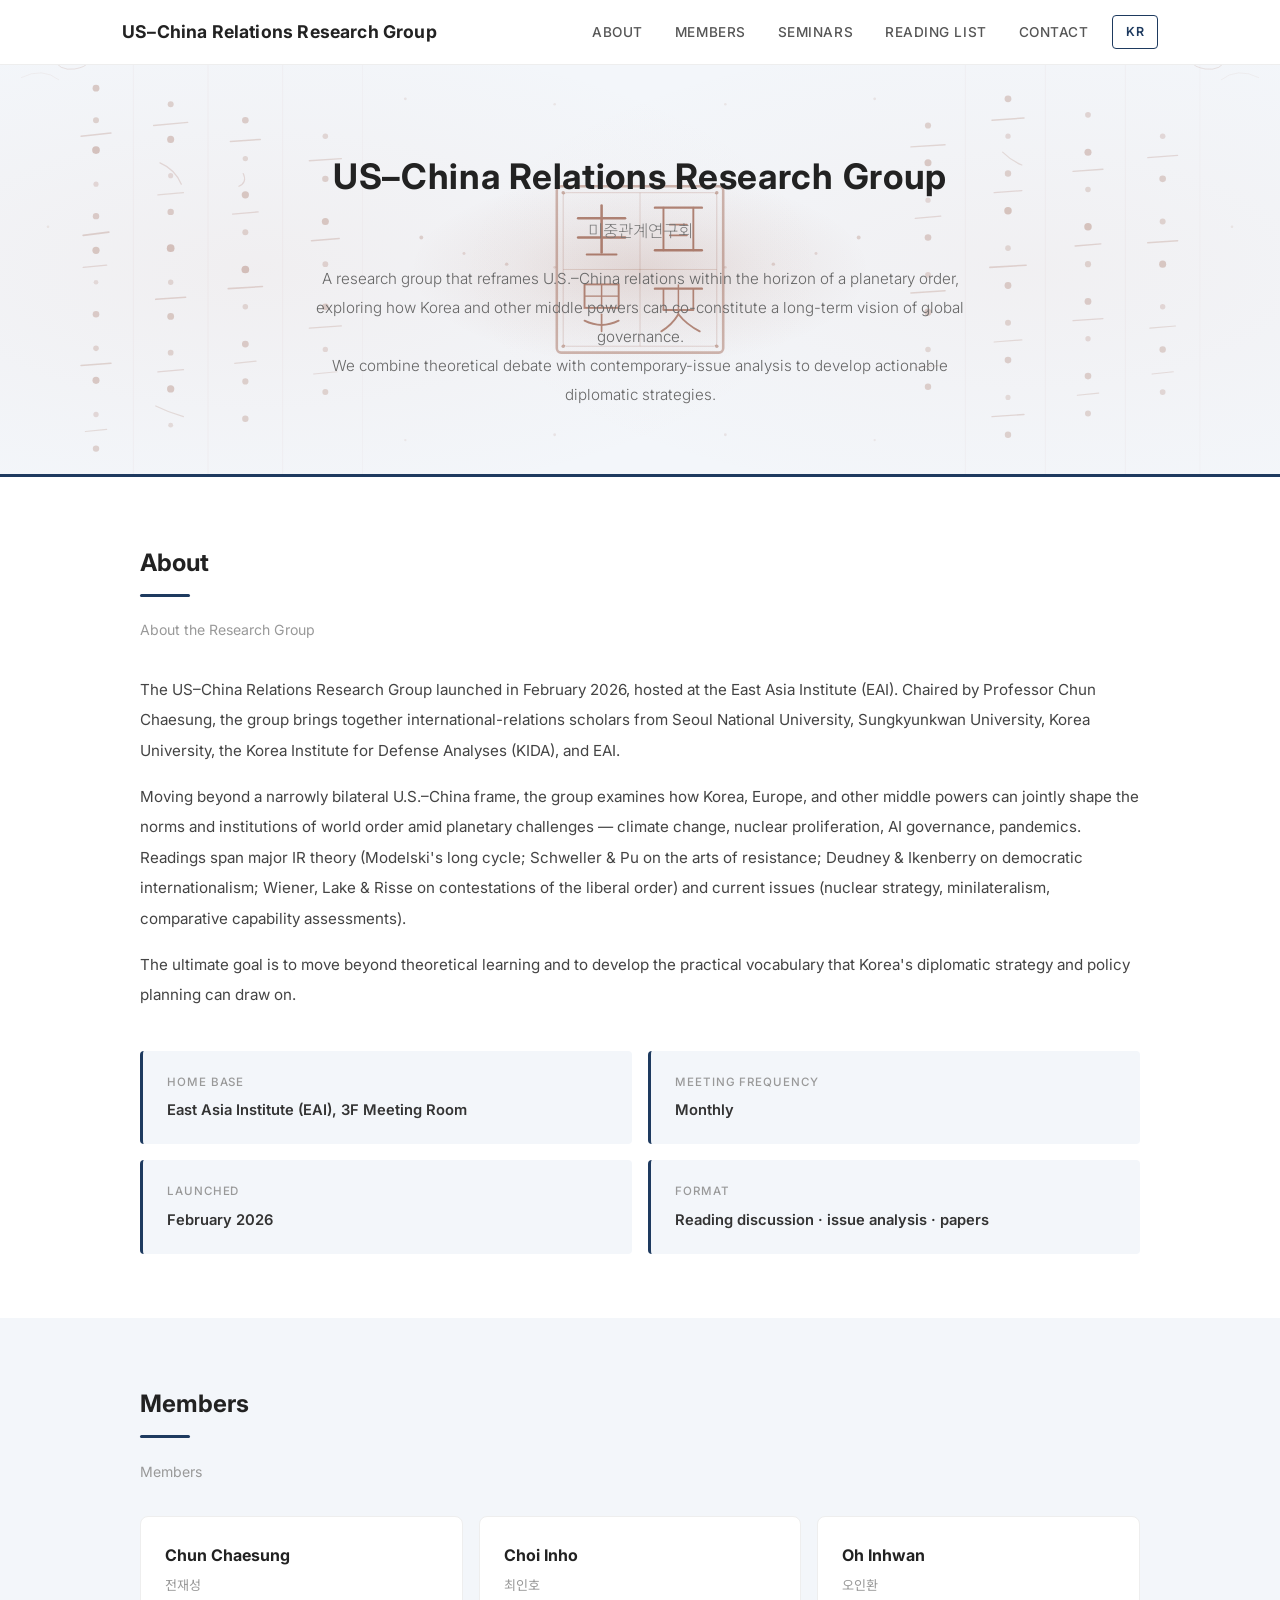
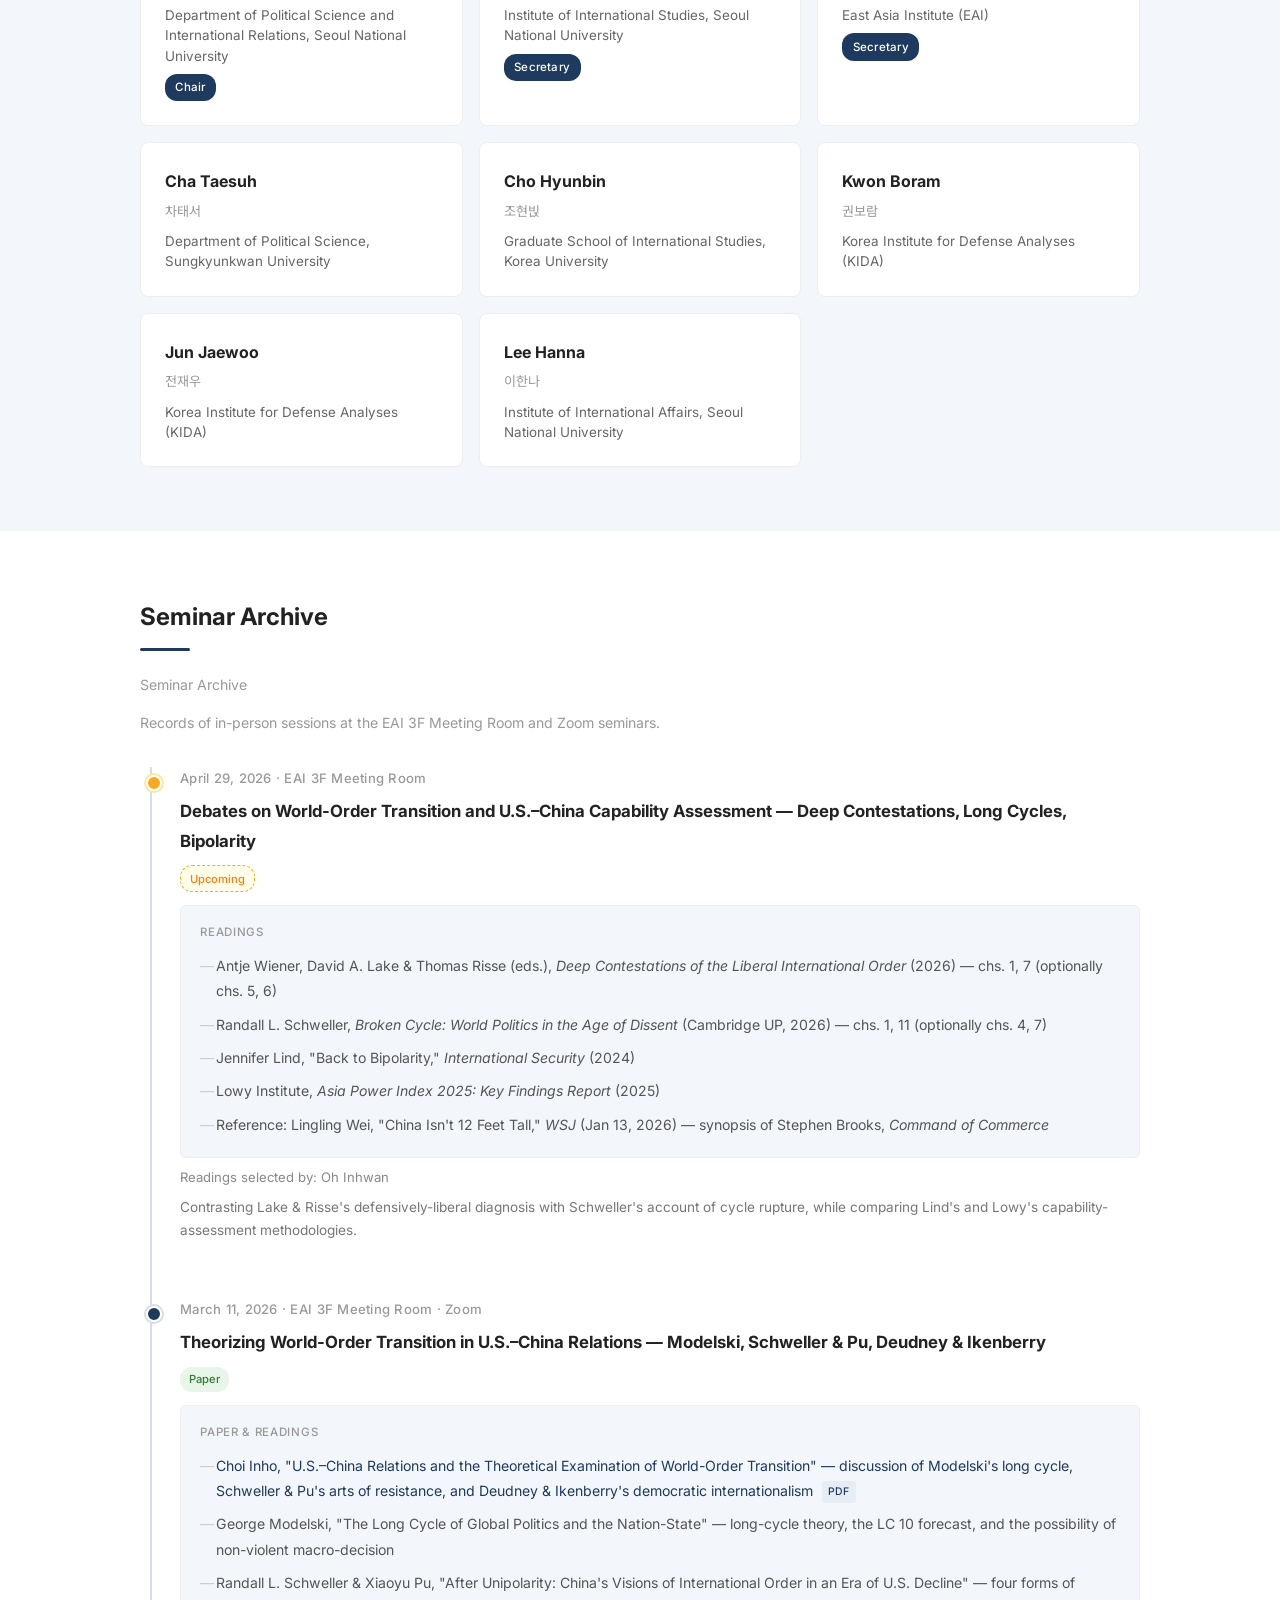
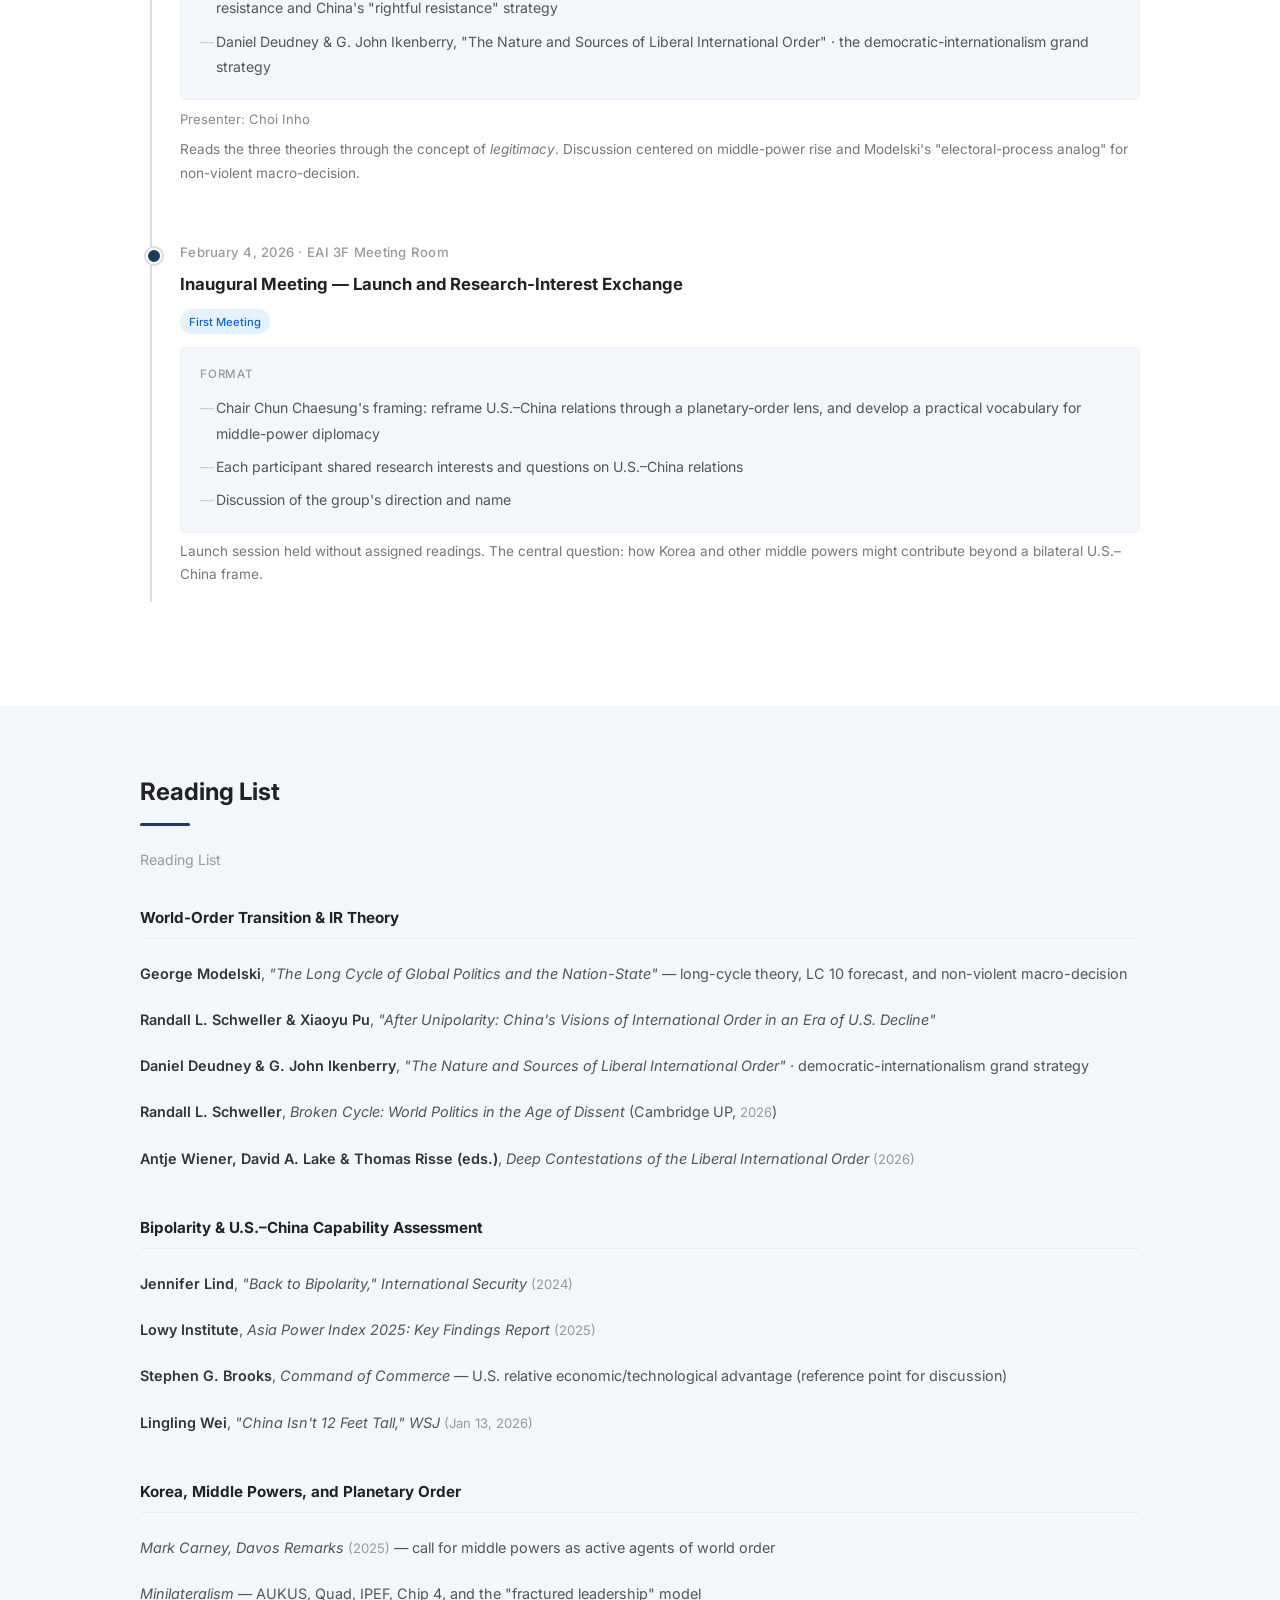
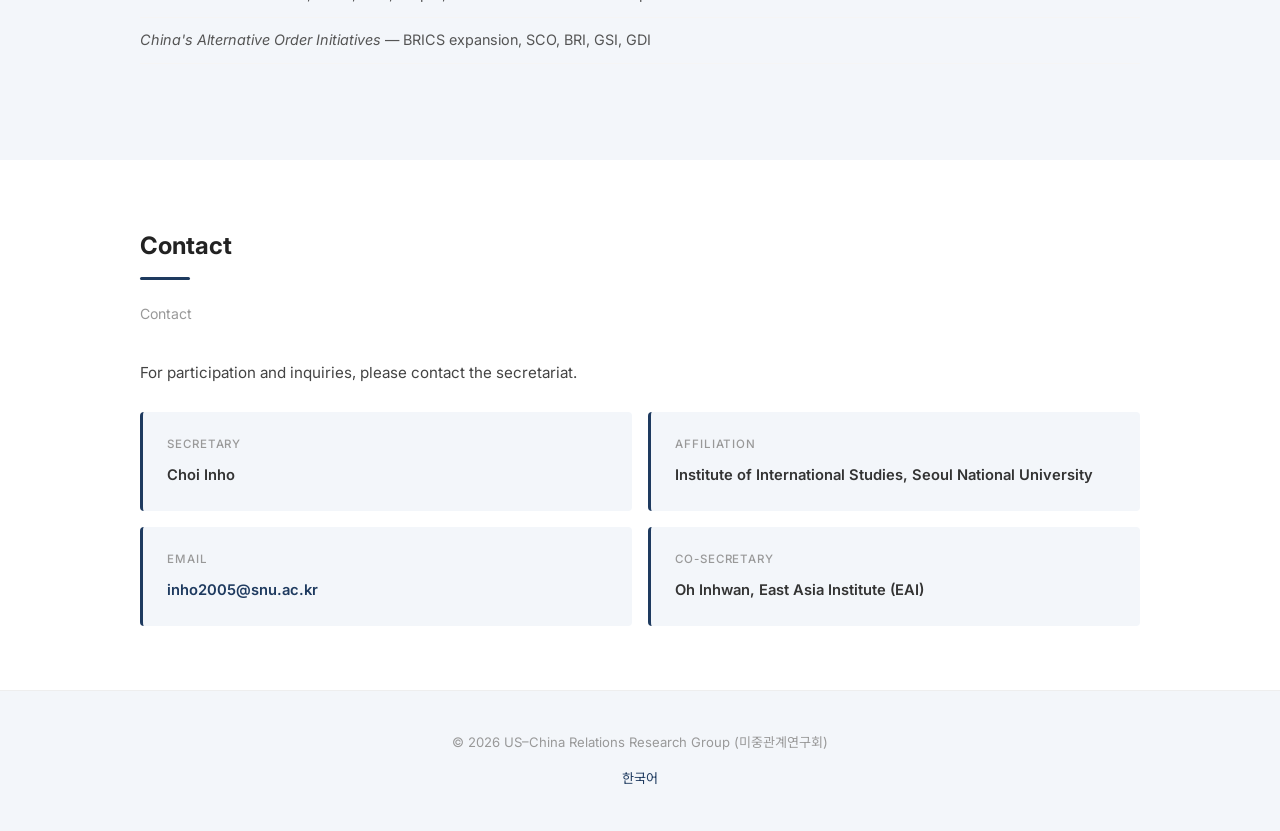
==== en.html @ fef0c6ec "미중관계연구회 홈페이지 초기 구축 - 국문 index.html, 영문 en.html, 스타일시트 style.css - 2026년 2월 출범 후 3회 세미나 기록 수록 (2/4 초동" ====
<!DOCTYPE html>
<html lang="en">
<head>
  <meta charset="UTF-8">
  <meta name="viewport" content="width=device-width, initial-scale=1.0">
  <title>US&ndash;China Relations Research Group</title>
  <link rel="stylesheet" href="style.css">
  <link href="https://fonts.googleapis.com/css2?family=Noto+Sans+KR:wght@300;400;500;700&family=Noto+Serif+KR:wght@400;500;700&family=Inter:wght@300;400;500;600;700&display=swap" rel="stylesheet">
</head>
<body>

<!-- HEADER -->
<header>
  <div class="header-inner">
    <div class="site-title"><a href="#top">US&ndash;China Relations Research Group</a></div>
    <nav>
      <a href="#about">About</a>
      <a href="#members">Members</a>
      <a href="#seminars">Seminars</a>
      <a href="#readings">Reading List</a>
      <a href="#contact">Contact</a>
      <a href="index.html" class="lang-switch">KR</a>
    </nav>
  </div>
</header>

<!-- HERO -->
<div class="hero" id="top">
  <h1>US&ndash;China Relations Research Group</h1>
  <p class="subtitle">미중관계연구회</p>
  <p class="description">
    A research group that reframes U.S.&ndash;China relations within the horizon of a planetary order, exploring how Korea and other middle powers can co-constitute a long-term vision of global governance.<br>
    We combine theoretical debate with contemporary-issue analysis to develop actionable diplomatic strategies.
  </p>
</div>

<!-- ABOUT -->
<section id="about">
  <div class="container">
    <h2 class="section-title">About</h2>
    <p class="section-subtitle">About the Research Group</p>
    <div class="about-text">
      <p>
        The US&ndash;China Relations Research Group launched in February 2026, hosted at the East Asia Institute (EAI). Chaired by Professor Chun Chaesung, the group brings together international-relations scholars from Seoul National University, Sungkyunkwan University, Korea University, the Korea Institute for Defense Analyses (KIDA), and EAI.
      </p>
      <p style="margin-top:1rem;">
        Moving beyond a narrowly bilateral U.S.&ndash;China frame, the group examines how Korea, Europe, and other middle powers can jointly shape the norms and institutions of world order amid planetary challenges &mdash; climate change, nuclear proliferation, AI governance, pandemics. Readings span major IR theory (Modelski's long cycle; Schweller &amp; Pu on the arts of resistance; Deudney &amp; Ikenberry on democratic internationalism; Wiener, Lake &amp; Risse on contestations of the liberal order) and current issues (nuclear strategy, minilateralism, comparative capability assessments).
      </p>
      <p style="margin-top:1rem;">
        The ultimate goal is to move beyond theoretical learning and to develop the practical vocabulary that Korea's diplomatic strategy and policy planning can draw on.
      </p>
    </div>
    <div class="about-info">
      <div class="info-card">
        <div class="label">Home Base</div>
        <div class="value">East Asia Institute (EAI), 3F Meeting Room</div>
      </div>
      <div class="info-card">
        <div class="label">Meeting Frequency</div>
        <div class="value">Monthly</div>
      </div>
      <div class="info-card">
        <div class="label">Launched</div>
        <div class="value">February 2026</div>
      </div>
      <div class="info-card">
        <div class="label">Format</div>
        <div class="value">Reading discussion &middot; issue analysis &middot; papers</div>
      </div>
    </div>
  </div>
</section>

<!-- MEMBERS -->
<section id="members">
  <div class="container">
    <h2 class="section-title">Members</h2>
    <p class="section-subtitle">Members</p>
    <div class="members-grid">
      <div class="member-card">
        <div class="member-name">Chun Chaesung</div>
        <div class="member-name-en">&#51204;&#51116;&#49457;</div>
        <div class="member-affiliation">Department of Political Science and International Relations, Seoul National University</div>
        <div class="member-role">Chair</div>
      </div>
      <div class="member-card">
        <div class="member-name">Choi Inho</div>
        <div class="member-name-en">&#52572;&#51064;&#54840;</div>
        <div class="member-affiliation">Institute of International Studies, Seoul National University</div>
        <div class="member-role">Secretary</div>
      </div>
      <div class="member-card">
        <div class="member-name">Oh Inhwan</div>
        <div class="member-name-en">&#50724;&#51064;&#54872;</div>
        <div class="member-affiliation">East Asia Institute (EAI)</div>
        <div class="member-role">Secretary</div>
      </div>
      <div class="member-card">
        <div class="member-name">Cha Taesuh</div>
        <div class="member-name-en">&#52264;&#53468;&#49436;</div>
        <div class="member-affiliation">Department of Political Science, Sungkyunkwan University</div>
      </div>
      <div class="member-card">
        <div class="member-name">Cho Hyunbin</div>
        <div class="member-name-en">&#51312;&#54788;&#48713;</div>
        <div class="member-affiliation">Graduate School of International Studies, Korea University</div>
      </div>
      <div class="member-card">
        <div class="member-name">Kwon Boram</div>
        <div class="member-name-en">&#44428;&#48372;&#46988;</div>
        <div class="member-affiliation">Korea Institute for Defense Analyses (KIDA)</div>
      </div>
      <div class="member-card">
        <div class="member-name">Jun Jaewoo</div>
        <div class="member-name-en">&#51204;&#51116;&#50864;</div>
        <div class="member-affiliation">Korea Institute for Defense Analyses (KIDA)</div>
      </div>
      <div class="member-card">
        <div class="member-name">Lee Hanna</div>
        <div class="member-name-en">&#51060;&#54620;&#45208;</div>
        <div class="member-affiliation">Institute of International Affairs, Seoul National University</div>
      </div>
    </div>
  </div>
</section>

<!-- SEMINARS -->
<section id="seminars">
  <div class="container">
    <h2 class="section-title">Seminar Archive</h2>
    <p class="section-subtitle">Seminar Archive</p>

    <p class="section-subtitle" style="margin-top:-1.2rem; margin-bottom:2rem;">Records of in-person sessions at the EAI 3F Meeting Room and Zoom seminars.</p>

    <div class="timeline">

      <!-- 2026-04-29 -->
      <div class="timeline-item upcoming">
        <div class="timeline-date">April 29, 2026 &middot; EAI 3F Meeting Room</div>
        <div class="timeline-title">Debates on World-Order Transition and U.S.&ndash;China Capability Assessment &mdash; Deep Contestations, Long Cycles, Bipolarity</div>
        <span class="timeline-badge badge-upcoming">Upcoming</span>
        <div class="timeline-reading">
          <div class="reading-label">Readings</div>
          <ul>
            <li>Antje Wiener, David A. Lake &amp; Thomas Risse (eds.), <em>Deep Contestations of the Liberal International Order</em> (2026) &mdash; chs. 1, 7 (optionally chs. 5, 6)</li>
            <li>Randall L. Schweller, <em>Broken Cycle: World Politics in the Age of Dissent</em> (Cambridge UP, 2026) &mdash; chs. 1, 11 (optionally chs. 4, 7)</li>
            <li>Jennifer Lind, "Back to Bipolarity," <em>International Security</em> (2024)</li>
            <li>Lowy Institute, <em>Asia Power Index 2025: Key Findings Report</em> (2025)</li>
            <li>Reference: Lingling Wei, "China Isn't 12 Feet Tall," <em>WSJ</em> (Jan 13, 2026) &mdash; synopsis of Stephen Brooks, <em>Command of Commerce</em></li>
          </ul>
        </div>
        <div class="timeline-presenter">Readings selected by: Oh Inhwan</div>
        <div class="timeline-summary">Contrasting Lake &amp; Risse's defensively-liberal diagnosis with Schweller's account of cycle rupture, while comparing Lind's and Lowy's capability-assessment methodologies.</div>
      </div>

      <!-- 2026-03-11 -->
      <div class="timeline-item">
        <div class="timeline-date">March 11, 2026 &middot; EAI 3F Meeting Room &middot; Zoom</div>
        <div class="timeline-title">Theorizing World-Order Transition in U.S.&ndash;China Relations &mdash; Modelski, Schweller &amp; Pu, Deudney &amp; Ikenberry</div>
        <span class="timeline-badge badge-lecture">Paper</span>
        <div class="timeline-reading">
          <div class="reading-label">Paper &amp; Readings</div>
          <ul>
            <li><a href="docs/2026-03-11_presentation.pdf" target="_blank" rel="noopener">Choi Inho, "U.S.&ndash;China Relations and the Theoretical Examination of World-Order Transition" &mdash; discussion of Modelski's long cycle, Schweller &amp; Pu's arts of resistance, and Deudney &amp; Ikenberry's democratic internationalism</a> <span class="file-icon">PDF</span></li>
            <li>George Modelski, "The Long Cycle of Global Politics and the Nation-State" &mdash; long-cycle theory, the LC 10 forecast, and the possibility of non-violent macro-decision</li>
            <li>Randall L. Schweller &amp; Xiaoyu Pu, "After Unipolarity: China's Visions of International Order in an Era of U.S. Decline" &mdash; four forms of resistance and China's "rightful resistance" strategy</li>
            <li>Daniel Deudney &amp; G. John Ikenberry, "The Nature and Sources of Liberal International Order" &middot; the democratic-internationalism grand strategy</li>
          </ul>
        </div>
        <div class="timeline-presenter">Presenter: Choi Inho</div>
        <div class="timeline-summary">Reads the three theories through the concept of <em>legitimacy</em>. Discussion centered on middle-power rise and Modelski's "electoral-process analog" for non-violent macro-decision.</div>
      </div>

      <!-- 2026-02-04 -->
      <div class="timeline-item">
        <div class="timeline-date">February 4, 2026 &middot; EAI 3F Meeting Room</div>
        <div class="timeline-title">Inaugural Meeting &mdash; Launch and Research-Interest Exchange</div>
        <span class="timeline-badge badge-inaugural">First Meeting</span>
        <div class="timeline-reading">
          <div class="reading-label">Format</div>
          <ul>
            <li>Chair Chun Chaesung's framing: reframe U.S.&ndash;China relations through a planetary-order lens, and develop a practical vocabulary for middle-power diplomacy</li>
            <li>Each participant shared research interests and questions on U.S.&ndash;China relations</li>
            <li>Discussion of the group's direction and name</li>
          </ul>
        </div>
        <div class="timeline-summary">Launch session held without assigned readings. The central question: how Korea and other middle powers might contribute beyond a bilateral U.S.&ndash;China frame.</div>
      </div>

    </div><!-- /timeline -->
  </div>
</section>

<!-- READING LIST -->
<section id="readings">
  <div class="container">
    <h2 class="section-title">Reading List</h2>
    <p class="section-subtitle">Reading List</p>

    <div class="reading-category">
      <h3>World-Order Transition &amp; IR Theory</h3>
      <ul class="reading-list">
        <li><span class="author">George Modelski</span>, <span class="title">"The Long Cycle of Global Politics and the Nation-State"</span> &mdash; long-cycle theory, LC 10 forecast, and non-violent macro-decision</li>
        <li><span class="author">Randall L. Schweller &amp; Xiaoyu Pu</span>, <span class="title">"After Unipolarity: China's Visions of International Order in an Era of U.S. Decline"</span></li>
        <li><span class="author">Daniel Deudney &amp; G. John Ikenberry</span>, <span class="title">"The Nature and Sources of Liberal International Order"</span> &middot; democratic-internationalism grand strategy</li>
        <li><span class="author">Randall L. Schweller</span>, <span class="title">Broken Cycle: World Politics in the Age of Dissent</span> (Cambridge UP, <span class="year">2026</span>)</li>
        <li><span class="author">Antje Wiener, David A. Lake &amp; Thomas Risse (eds.)</span>, <span class="title">Deep Contestations of the Liberal International Order</span> <span class="year">(2026)</span></li>
      </ul>
    </div>

    <div class="reading-category">
      <h3>Bipolarity &amp; U.S.&ndash;China Capability Assessment</h3>
      <ul class="reading-list">
        <li><span class="author">Jennifer Lind</span>, <span class="title">"Back to Bipolarity,"</span> <em>International Security</em> <span class="year">(2024)</span></li>
        <li><span class="author">Lowy Institute</span>, <span class="title">Asia Power Index 2025: Key Findings Report</span> <span class="year">(2025)</span></li>
        <li><span class="author">Stephen G. Brooks</span>, <span class="title">Command of Commerce</span> &mdash; U.S. relative economic/technological advantage (reference point for discussion)</li>
        <li><span class="author">Lingling Wei</span>, <span class="title">"China Isn't 12 Feet Tall,"</span> <em>WSJ</em> <span class="year">(Jan 13, 2026)</span></li>
      </ul>
    </div>

    <div class="reading-category">
      <h3>Korea, Middle Powers, and Planetary Order</h3>
      <ul class="reading-list">
        <li><span class="title">Mark Carney, Davos Remarks</span> <span class="year">(2025)</span> &mdash; call for middle powers as active agents of world order</li>
        <li><span class="title">Minilateralism</span> &mdash; AUKUS, Quad, IPEF, Chip 4, and the "fractured leadership" model</li>
        <li><span class="title">China's Alternative Order Initiatives</span> &mdash; BRICS expansion, SCO, BRI, GSI, GDI</li>
      </ul>
    </div>
  </div>
</section>

<!-- CONTACT -->
<section id="contact">
  <div class="container">
    <h2 class="section-title">Contact</h2>
    <p class="section-subtitle">Contact</p>
    <div class="about-text">
      <p>
        For participation and inquiries, please contact the secretariat.
      </p>
      <div class="about-info" style="margin-top:1.5rem;">
        <div class="info-card">
          <div class="label">Secretary</div>
          <div class="value">Choi Inho</div>
        </div>
        <div class="info-card">
          <div class="label">Affiliation</div>
          <div class="value">Institute of International Studies, Seoul National University</div>
        </div>
        <div class="info-card">
          <div class="label">Email</div>
          <div class="value"><a href="mailto:inho2005@snu.ac.kr">inho2005@snu.ac.kr</a></div>
        </div>
        <div class="info-card">
          <div class="label">Co-Secretary</div>
          <div class="value">Oh Inhwan, East Asia Institute (EAI)</div>
        </div>
      </div>
    </div>
  </div>
</section>

<!-- FOOTER -->
<footer>
  <p>&copy; 2026 US&ndash;China Relations Research Group (&#48120;&#51473;&#44288;&#44228;&#50672;&#44396;&#54924;)</p>
  <p style="margin-top:0.8rem;"><a href="index.html">&#54620;&#44397;&#50612;</a></p>
</footer>

</body>
</html>
---- style.css ----
/* ===== RESET & BASE ===== */
* { margin: 0; padding: 0; box-sizing: border-box; }
html { scroll-behavior: smooth; }
body {
  font-family: 'Inter', 'Noto Sans KR', -apple-system, BlinkMacSystemFont, 'Segoe UI', sans-serif;
  color: #333;
  background: #fff;
  line-height: 1.8;
  font-weight: 400;
}

/* ===== HEADER ===== */
header {
  background: #fff;
  color: #333;
  padding: 0;
  position: sticky;
  top: 0;
  z-index: 100;
  border-bottom: 1px solid #eee;
}
.header-inner {
  max-width: 1100px;
  margin: 0 auto;
  display: flex;
  justify-content: space-between;
  align-items: center;
  padding: 0 2rem;
}
.site-title {
  font-size: 1.1rem;
  font-weight: 700;
  letter-spacing: 0.01em;
  padding: 1rem 0;
}
.site-title a { color: #222; text-decoration: none; }
nav { display: flex; align-items: center; gap: 0; }
nav a {
  color: #555;
  text-decoration: none;
  padding: 1rem 1rem;
  font-size: 0.85rem;
  font-weight: 500;
  text-transform: uppercase;
  letter-spacing: 0.04em;
  transition: color 0.2s;
}
nav a:hover, nav a.active { color: #1e3a5f; }
.lang-switch {
  display: inline-block;
  margin-left: 0.5rem;
  padding: 0.3rem 0.8rem;
  border: 1.5px solid #1e3a5f;
  border-radius: 4px;
  color: #1e3a5f;
  text-decoration: none;
  font-size: 0.78rem;
  font-weight: 600;
  letter-spacing: 0.04em;
  transition: all 0.2s;
}
.lang-switch:hover { background: #1e3a5f; color: #fff; }

/* ===== HERO ===== */
.hero {
  background: #f3f6fa url('hero-bg.svg') center center / cover no-repeat;
  color: #333;
  text-align: center;
  padding: 5rem 2rem 4rem;
  border-bottom: 3px solid #1e3a5f;
  position: relative;
}
.hero h1 {
  font-size: 2.2rem;
  font-weight: 700;
  margin-bottom: 0.5rem;
  letter-spacing: 0.02em;
  color: #222;
}
.hero .subtitle {
  font-size: 1.05rem;
  color: #777;
  font-weight: 300;
  margin-bottom: 1.2rem;
}
.hero .description {
  max-width: 680px;
  margin: 0 auto;
  font-size: 0.95rem;
  line-height: 1.9;
  color: #666;
  font-weight: 300;
}

/* ===== SECTIONS ===== */
section { padding: 4rem 2rem; }
.container { max-width: 1000px; margin: 0 auto; }
section:nth-child(even) { background: #f3f6fa; }
.section-title {
  font-size: 1.5rem;
  font-weight: 700;
  color: #222;
  margin-bottom: 0.3rem;
  padding-bottom: 0.8rem;
  border-bottom: none;
  position: relative;
}
.section-title::after {
  content: '';
  display: block;
  width: 50px;
  height: 3px;
  background: #1e3a5f;
  margin-top: 0.6rem;
  border-radius: 2px;
}
.section-subtitle {
  font-size: 0.88rem;
  color: #999;
  margin-bottom: 2rem;
  font-weight: 400;
  margin-top: 0.5rem;
}

/* ===== ABOUT ===== */
.about-text {
  font-size: 0.95rem;
  line-height: 2;
  color: #444;
}
.about-info {
  margin-top: 2.5rem;
  display: grid;
  grid-template-columns: 1fr 1fr;
  gap: 1rem;
}
.info-card {
  background: #f3f6fa;
  padding: 1.3rem 1.5rem;
  border-left: 3px solid #1e3a5f;
  border-radius: 4px;
}
.info-card .label {
  font-size: 0.72rem;
  color: #999;
  text-transform: uppercase;
  letter-spacing: 0.08em;
  margin-bottom: 0.3rem;
  font-weight: 500;
}
.info-card .value { font-size: 0.92rem; font-weight: 600; color: #333; }
.info-card .value a { color: #1e3a5f; text-decoration: none; }
.info-card .value a:hover { text-decoration: underline; }

/* ===== MEMBERS ===== */
.members-grid {
  display: grid;
  grid-template-columns: repeat(auto-fill, minmax(280px, 1fr));
  gap: 1rem;
}
.member-card {
  background: #fff;
  padding: 1.5rem;
  border-radius: 8px;
  border: 1px solid #eee;
  transition: box-shadow 0.2s, transform 0.2s;
}
.member-card:hover {
  box-shadow: 0 4px 16px rgba(0,0,0,0.06);
  transform: translateY(-2px);
}
.member-name {
  font-size: 1rem;
  font-weight: 700;
  color: #222;
  margin-bottom: 0.25rem;
}
.member-name-en {
  font-size: 0.82rem;
  color: #999;
  margin-bottom: 0.5rem;
  font-weight: 400;
}
.member-affiliation {
  font-size: 0.84rem;
  color: #666;
  line-height: 1.5;
}
.member-role {
  display: inline-block;
  margin-top: 0.5rem;
  font-size: 0.72rem;
  background: #1e3a5f;
  color: #fff;
  padding: 0.2rem 0.65rem;
  border-radius: 12px;
  font-weight: 500;
  letter-spacing: 0.02em;
}
.member-note {
  font-size: 0.78rem;
  color: #aaa;
  margin-top: 0.4rem;
}

/* ===== SEMINAR TIMELINE ===== */
.timeline { position: relative; padding-left: 2.5rem; }
.timeline::before {
  content: '';
  position: absolute;
  left: 0.6rem;
  top: 0;
  bottom: 0;
  width: 2px;
  background: #d6dde6;
}
.timeline-item {
  position: relative;
  margin-bottom: 2.5rem;
  padding-bottom: 1rem;
}
.timeline-item::before {
  content: '';
  position: absolute;
  left: -2.15rem;
  top: 0.45rem;
  width: 12px;
  height: 12px;
  border-radius: 50%;
  background: #1e3a5f;
  border: 2px solid #fff;
  box-shadow: 0 0 0 2px #d6dde6;
}
.timeline-item.upcoming::before { background: #f9a825; box-shadow: 0 0 0 2px #fde8a0; }
.timeline-date {
  font-size: 0.82rem;
  color: #999;
  font-weight: 500;
  margin-bottom: 0.3rem;
  letter-spacing: 0.02em;
}
.timeline-title {
  font-size: 1.05rem;
  font-weight: 700;
  color: #222;
  margin-bottom: 0.4rem;
}
.timeline-badge {
  display: inline-block;
  font-size: 0.7rem;
  padding: 0.15rem 0.55rem;
  border-radius: 12px;
  margin-right: 0.4rem;
  margin-bottom: 0.3rem;
  font-weight: 500;
}
.badge-inaugural { background: #e3f2fd; color: #1565c0; }
.badge-lecture { background: #e8f5e9; color: #2e7d32; }
.badge-workshop { background: #fff3e0; color: #e65100; }
.badge-discussion { background: #f3e5f5; color: #7b1fa2; }
.badge-upcoming { background: #fffde7; color: #f57f17; border: 1px dashed #f9a825; }
.timeline-reading {
  background: #f3f6fa;
  border: 1px solid #eee;
  border-radius: 6px;
  padding: 1rem 1.2rem;
  margin-top: 0.5rem;
  font-size: 0.88rem;
}
.timeline-reading .reading-label {
  font-size: 0.72rem;
  color: #999;
  text-transform: uppercase;
  letter-spacing: 0.06em;
  margin-bottom: 0.4rem;
  font-weight: 500;
}
.timeline-reading ul {
  list-style: none;
  padding: 0;
}
.timeline-reading li {
  padding: 0.25rem 0;
  padding-left: 1rem;
  position: relative;
  color: #555;
}
.timeline-reading li::before {
  content: '\2014';
  position: absolute;
  left: 0;
  color: #ccc;
}
.timeline-reading a {
  color: #1e3a5f;
  text-decoration: none;
  transition: color 0.2s;
}
.timeline-reading a:hover { color: #152b47; text-decoration: underline; }
.timeline-presenter {
  font-size: 0.82rem;
  color: #888;
  margin-top: 0.5rem;
}
.timeline-summary {
  font-size: 0.85rem;
  color: #777;
  margin-top: 0.4rem;
  line-height: 1.7;
}
.file-icon {
  display: inline-block;
  font-size: 0.65rem;
  background: #e7edf5;
  color: #1e3a5f;
  padding: 0.1rem 0.4rem;
  border-radius: 3px;
  margin-left: 0.3rem;
  vertical-align: middle;
  font-weight: 500;
}

/* ===== READING LIST ===== */
.reading-category {
  margin-bottom: 2rem;
}
.reading-category h3 {
  font-size: 0.95rem;
  color: #222;
  font-weight: 700;
  margin-bottom: 0.8rem;
  padding-bottom: 0.4rem;
  border-bottom: 1px solid #eee;
}
.reading-list {
  list-style: none;
  padding: 0;
}
.reading-list li {
  padding: 0.6rem 0;
  border-bottom: 1px solid #f5f5f5;
  font-size: 0.9rem;
  color: #555;
}
.reading-list .author { font-weight: 600; color: #333; }
.reading-list .title { font-style: italic; }
.reading-list .year { color: #999; font-size: 0.82rem; }
.reading-list a {
  color: #1e3a5f;
  text-decoration: none;
  transition: color 0.2s;
}
.reading-list a:hover { color: #152b47; text-decoration: underline; }

/* ===== CONTACT ===== */
#contact a { color: #1e3a5f; text-decoration: none; }
#contact a:hover { text-decoration: underline; }

/* ===== FOOTER ===== */
footer {
  background: #f3f6fa;
  color: #999;
  text-align: center;
  padding: 2.5rem 2rem;
  font-size: 0.82rem;
  line-height: 1.8;
  border-top: 1px solid #eee;
}
footer a { color: #1e3a5f; text-decoration: none; }
footer a:hover { color: #152b47; }

/* ===== RESPONSIVE ===== */
@media (max-width: 768px) {
  .header-inner { flex-direction: column; padding: 0.8rem 1rem; gap: 0.5rem; }
  nav { flex-wrap: wrap; justify-content: center; }
  nav a { padding: 0.5rem 0.7rem; font-size: 0.78rem; }
  .hero { padding: 3rem 1.5rem 2.5rem; }
  .hero h1 { font-size: 1.5rem; }
  .about-info { grid-template-columns: 1fr; }
  .members-grid { grid-template-columns: 1fr; }
  section { padding: 2.5rem 1.2rem; }
  .timeline { padding-left: 2rem; }
}
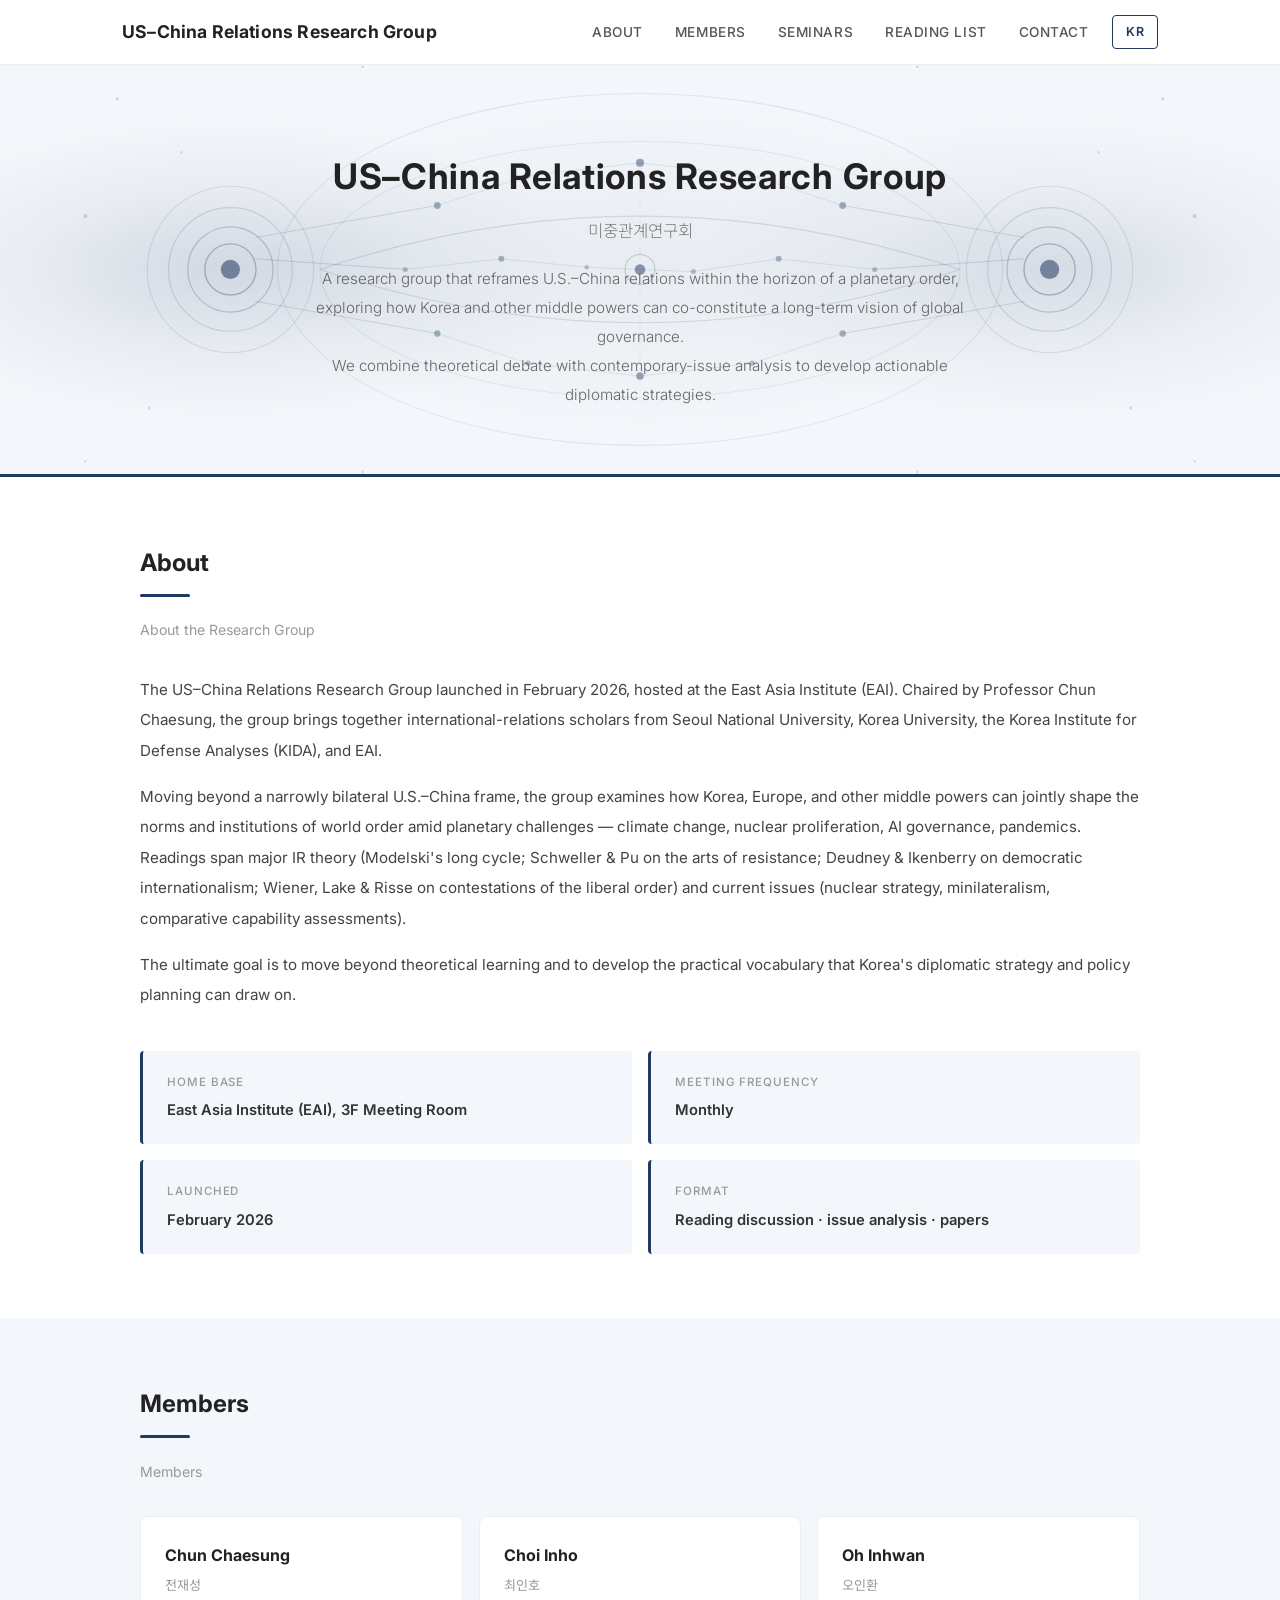
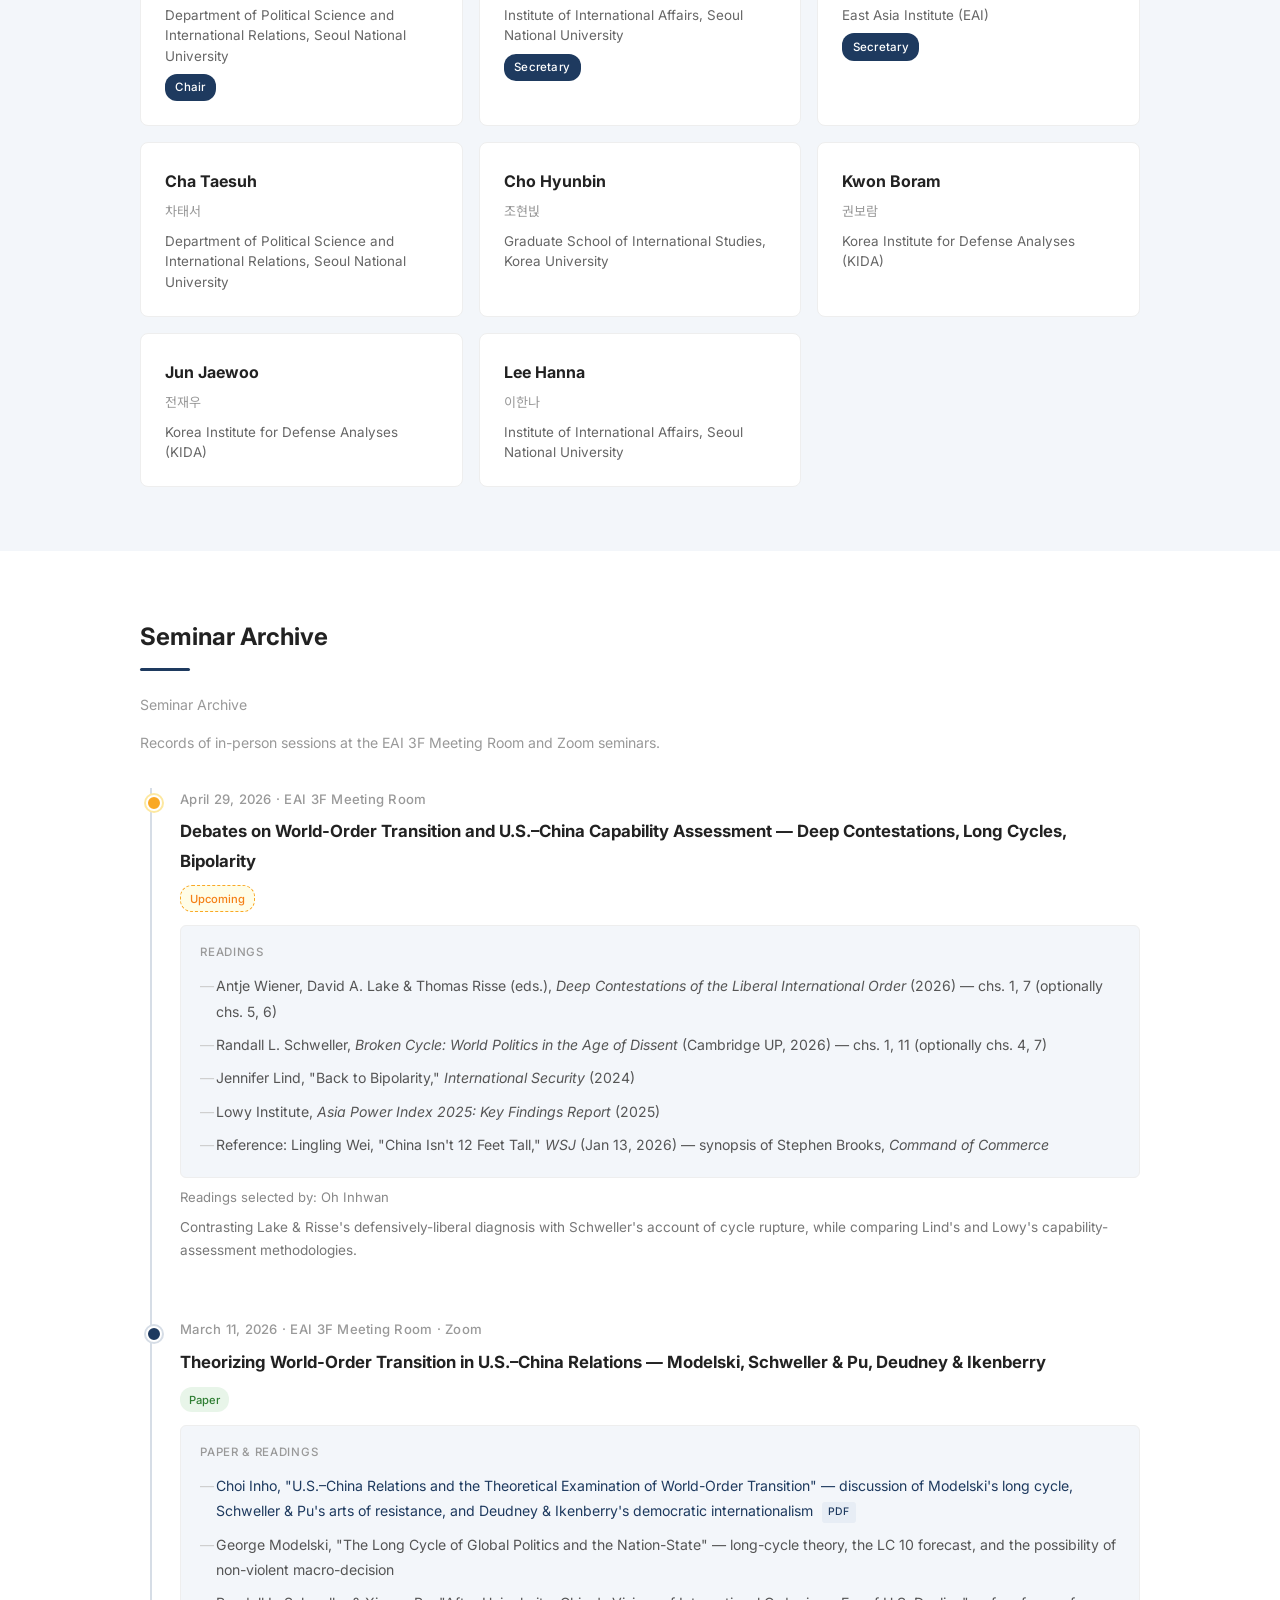
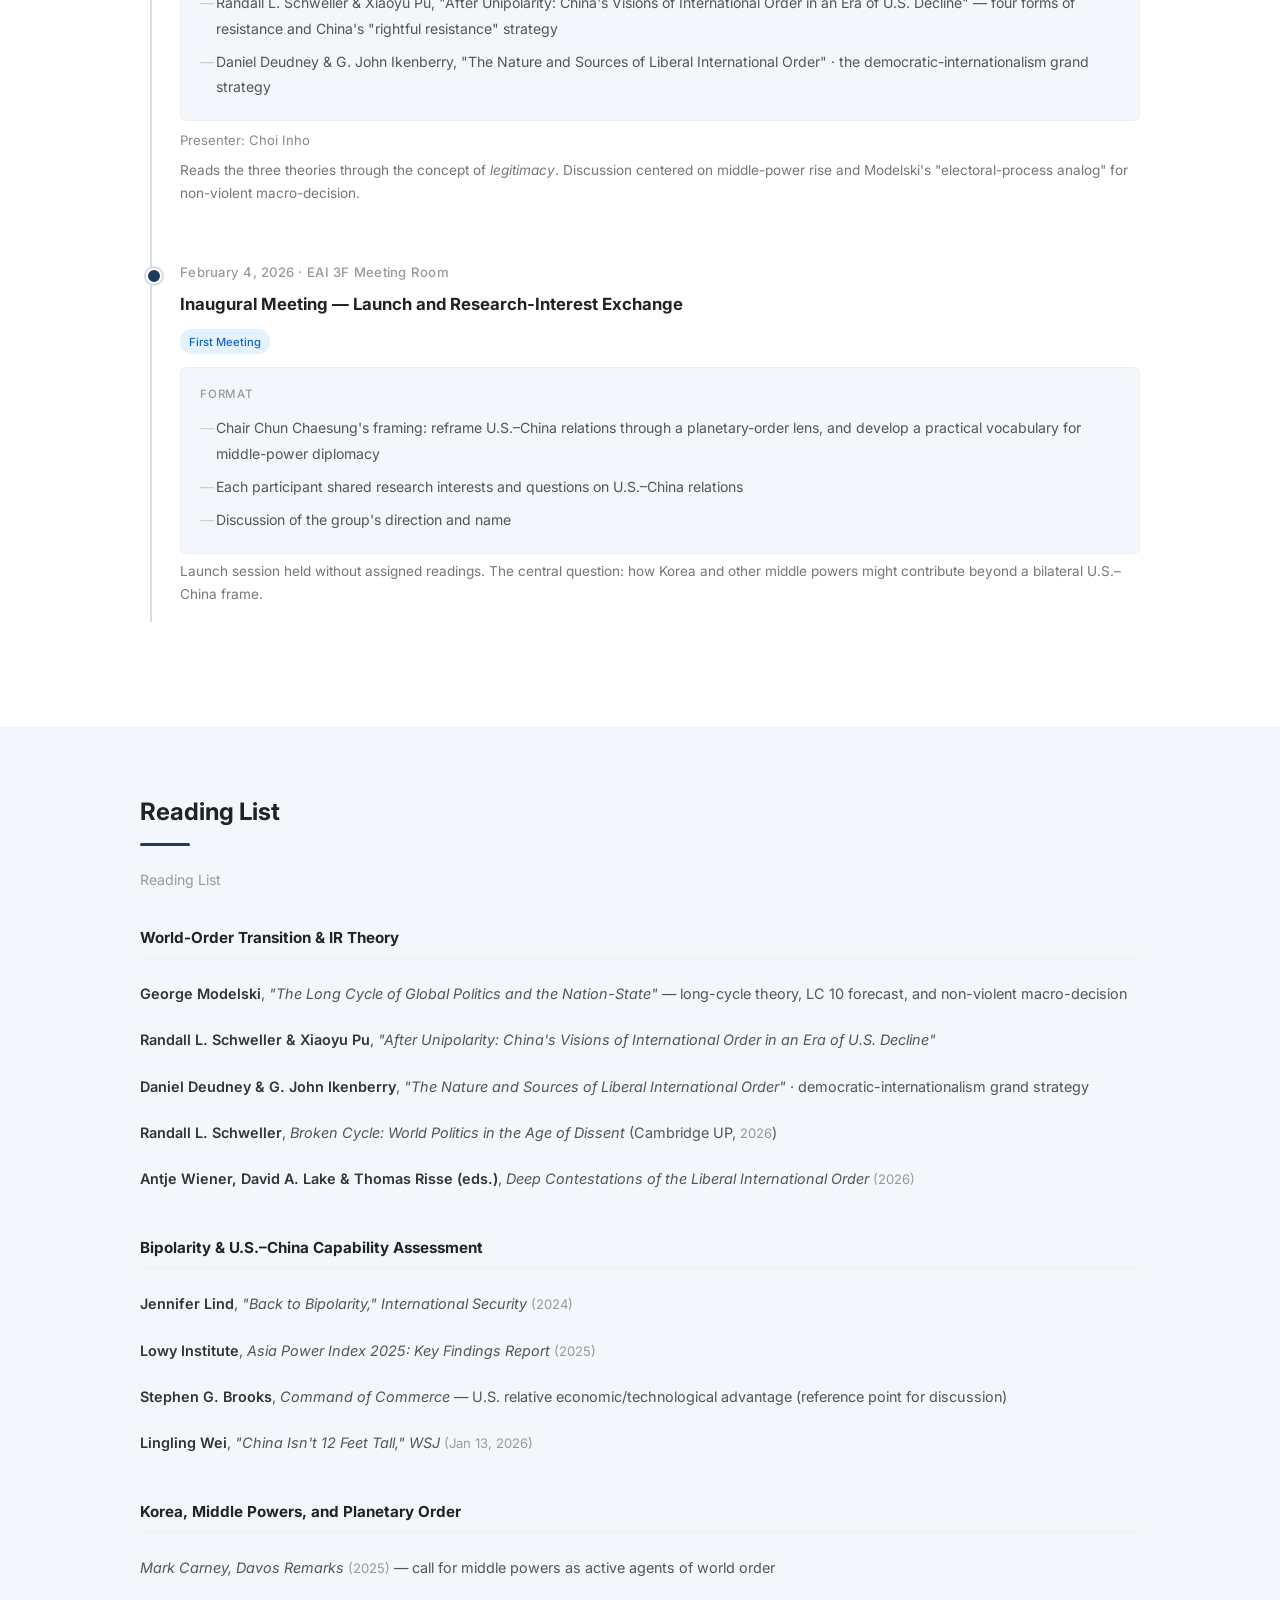
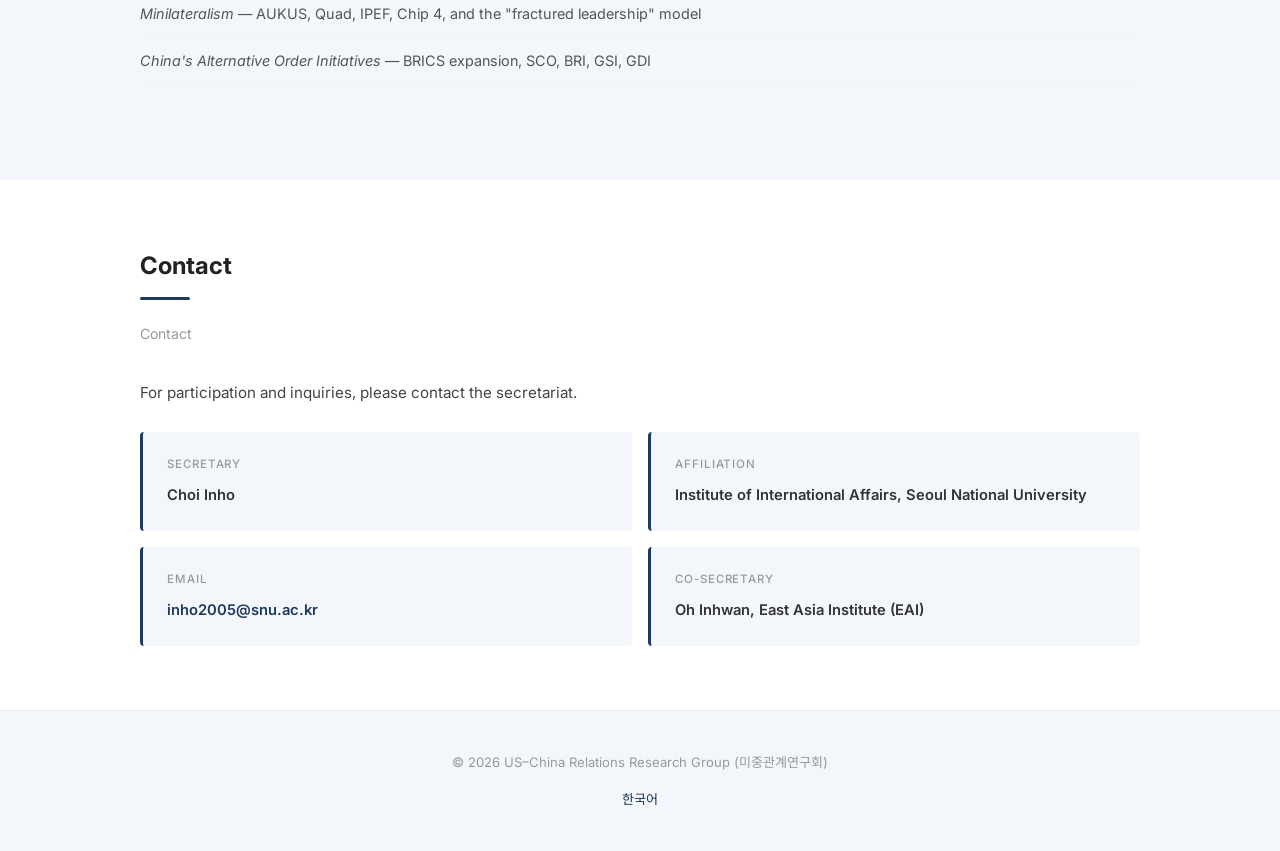
==== commit 1e63d8dc: "멤버 소속 수정: 최인호 → 서울대 국제문제연구소, 차태서 → 서울대 정치외교학부" ====
--- a/en.html
+++ b/en.html
@@ -41,7 +41,7 @@
     <p class="section-subtitle">About the Research Group</p>
     <div class="about-text">
       <p>
-        The US&ndash;China Relations Research Group launched in February 2026, hosted at the East Asia Institute (EAI). Chaired by Professor Chun Chaesung, the group brings together international-relations scholars from Seoul National University, Sungkyunkwan University, Korea University, the Korea Institute for Defense Analyses (KIDA), and EAI.
+        The US&ndash;China Relations Research Group launched in February 2026, hosted at the East Asia Institute (EAI). Chaired by Professor Chun Chaesung, the group brings together international-relations scholars from Seoul National University, Korea University, the Korea Institute for Defense Analyses (KIDA), and EAI.
       </p>
       <p style="margin-top:1rem;">
         Moving beyond a narrowly bilateral U.S.&ndash;China frame, the group examines how Korea, Europe, and other middle powers can jointly shape the norms and institutions of world order amid planetary challenges &mdash; climate change, nuclear proliferation, AI governance, pandemics. Readings span major IR theory (Modelski's long cycle; Schweller &amp; Pu on the arts of resistance; Deudney &amp; Ikenberry on democratic internationalism; Wiener, Lake &amp; Risse on contestations of the liberal order) and current issues (nuclear strategy, minilateralism, comparative capability assessments).
@@ -86,7 +86,7 @@
       <div class="member-card">
         <div class="member-name">Choi Inho</div>
         <div class="member-name-en">&#52572;&#51064;&#54840;</div>
-        <div class="member-affiliation">Institute of International Studies, Seoul National University</div>
+        <div class="member-affiliation">Institute of International Affairs, Seoul National University</div>
         <div class="member-role">Secretary</div>
       </div>
       <div class="member-card">
@@ -98,7 +98,7 @@
       <div class="member-card">
         <div class="member-name">Cha Taesuh</div>
         <div class="member-name-en">&#52264;&#53468;&#49436;</div>
-        <div class="member-affiliation">Department of Political Science, Sungkyunkwan University</div>
+        <div class="member-affiliation">Department of Political Science and International Relations, Seoul National University</div>
       </div>
       <div class="member-card">
         <div class="member-name">Cho Hyunbin</div>
@@ -245,7 +245,7 @@
         </div>
         <div class="info-card">
           <div class="label">Affiliation</div>
-          <div class="value">Institute of International Studies, Seoul National University</div>
+          <div class="value">Institute of International Affairs, Seoul National University</div>
         </div>
         <div class="info-card">
           <div class="label">Email</div>
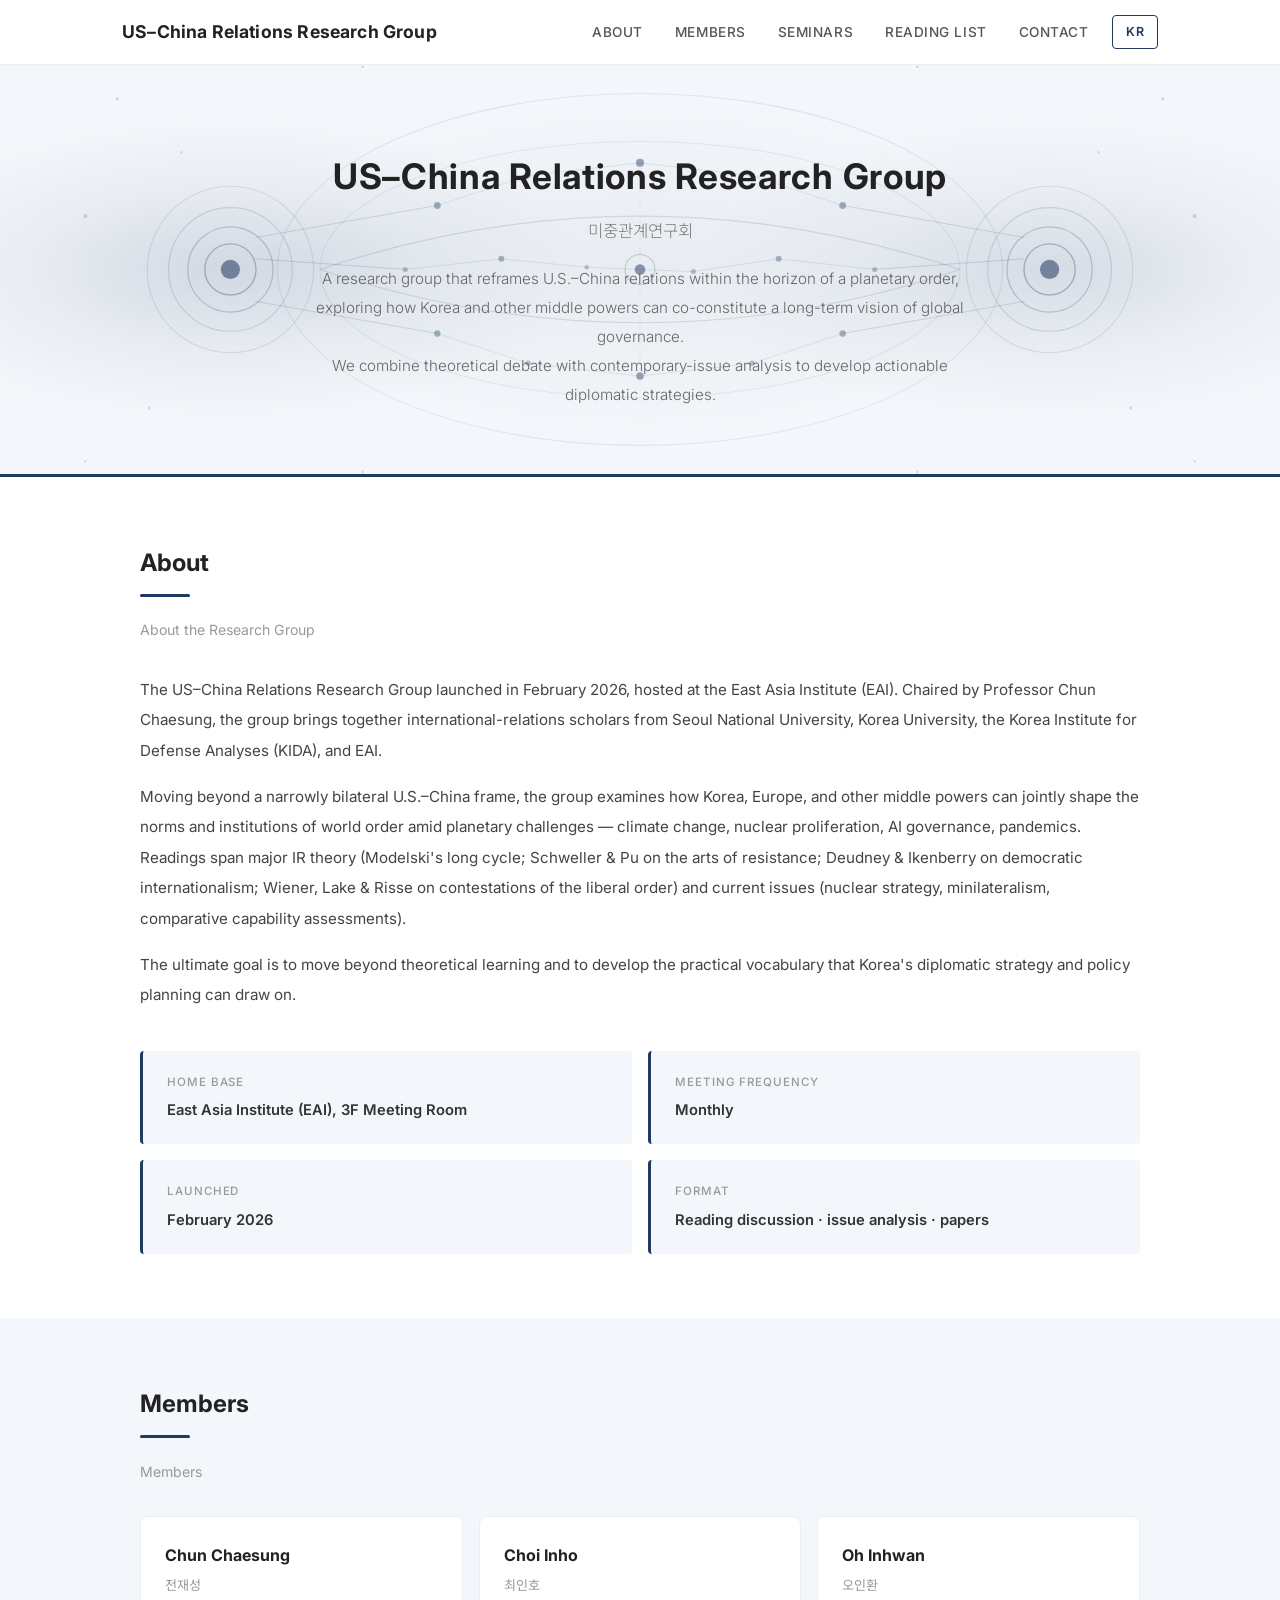
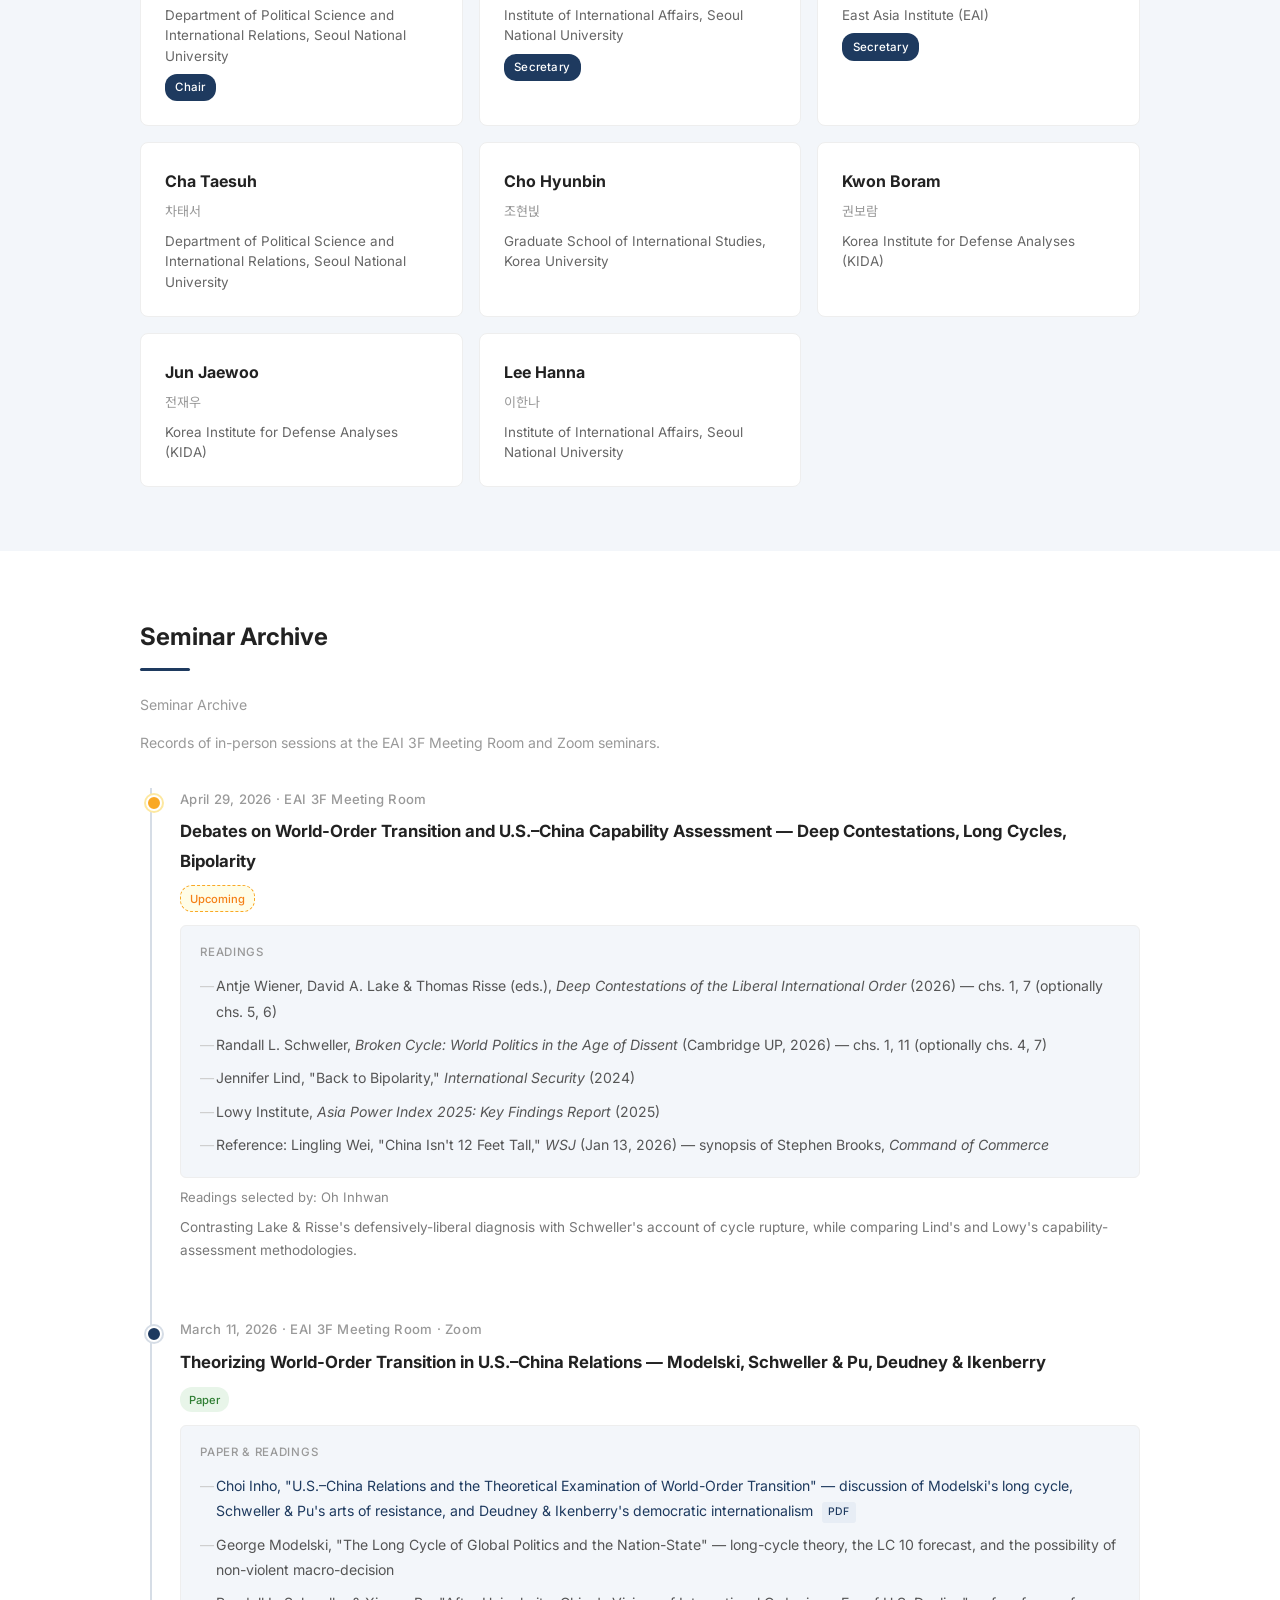
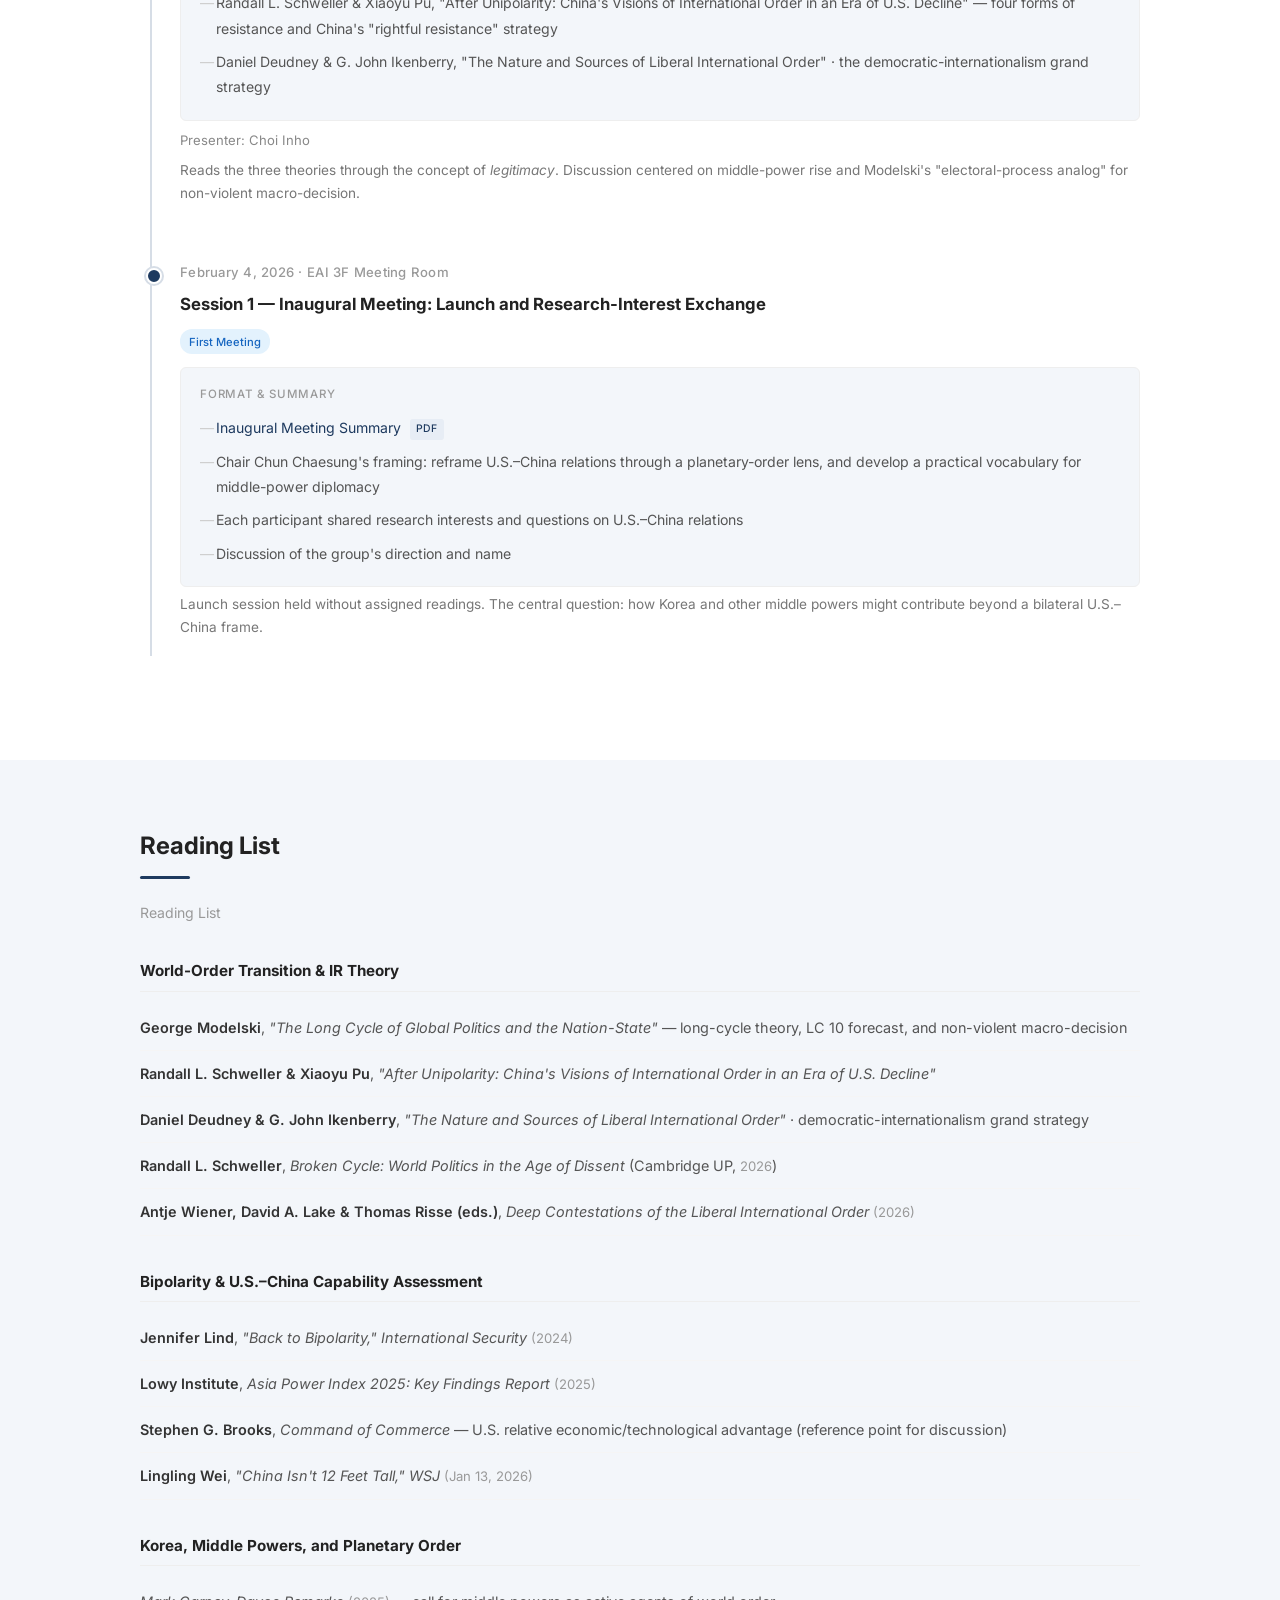
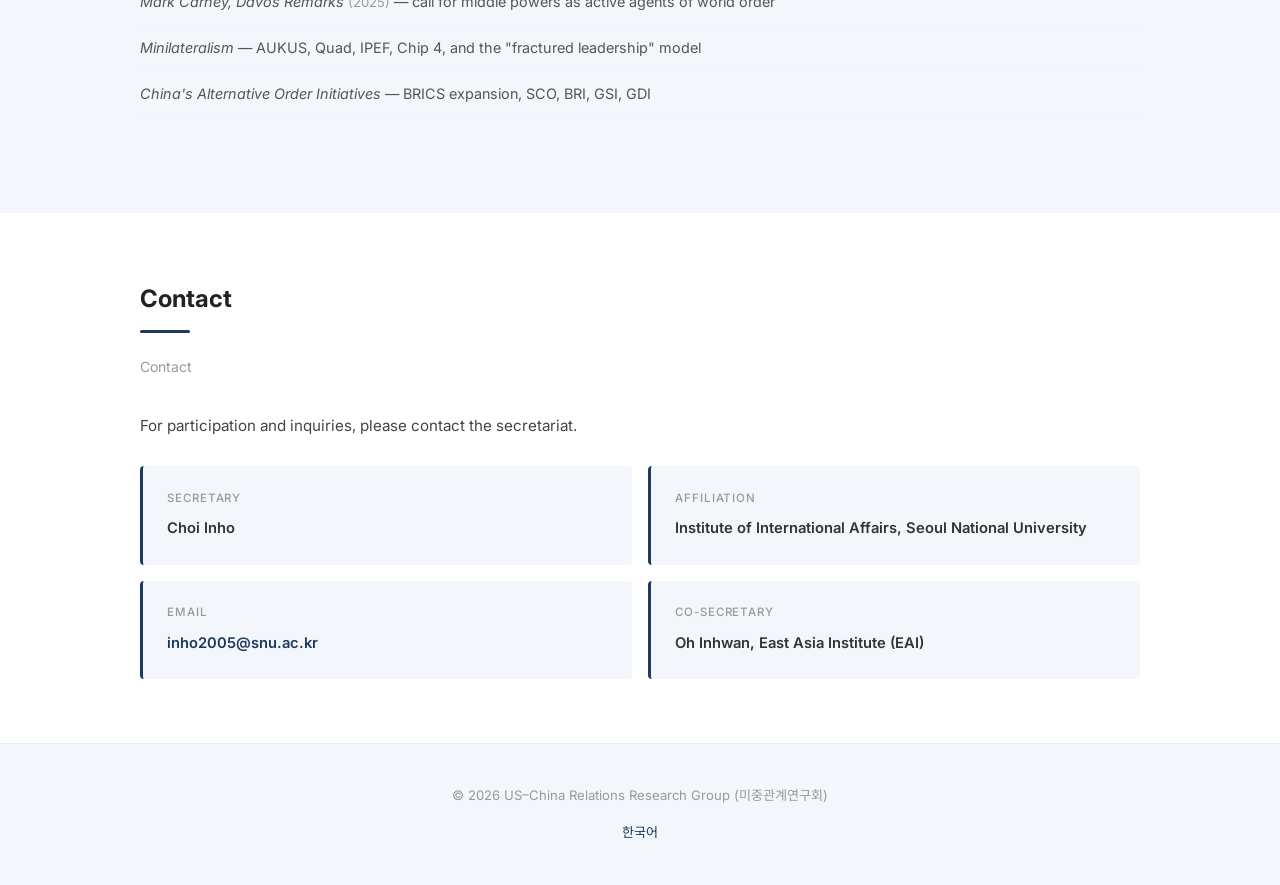
==== commit e22c6263: "1회차 초동모임 요약 PDF 추가 및 세션 링크" ====
--- a/en.html
+++ b/en.html
@@ -174,11 +174,12 @@
       <!-- 2026-02-04 -->
       <div class="timeline-item">
         <div class="timeline-date">February 4, 2026 &middot; EAI 3F Meeting Room</div>
-        <div class="timeline-title">Inaugural Meeting &mdash; Launch and Research-Interest Exchange</div>
+        <div class="timeline-title">Session 1 &mdash; Inaugural Meeting: Launch and Research-Interest Exchange</div>
         <span class="timeline-badge badge-inaugural">First Meeting</span>
         <div class="timeline-reading">
-          <div class="reading-label">Format</div>
+          <div class="reading-label">Format &amp; Summary</div>
           <ul>
+            <li><a href="docs/2026-02-04_inaugural_summary.pdf" target="_blank" rel="noopener">Inaugural Meeting Summary</a> <span class="file-icon">PDF</span></li>
             <li>Chair Chun Chaesung's framing: reframe U.S.&ndash;China relations through a planetary-order lens, and develop a practical vocabulary for middle-power diplomacy</li>
             <li>Each participant shared research interests and questions on U.S.&ndash;China relations</li>
             <li>Discussion of the group's direction and name</li>
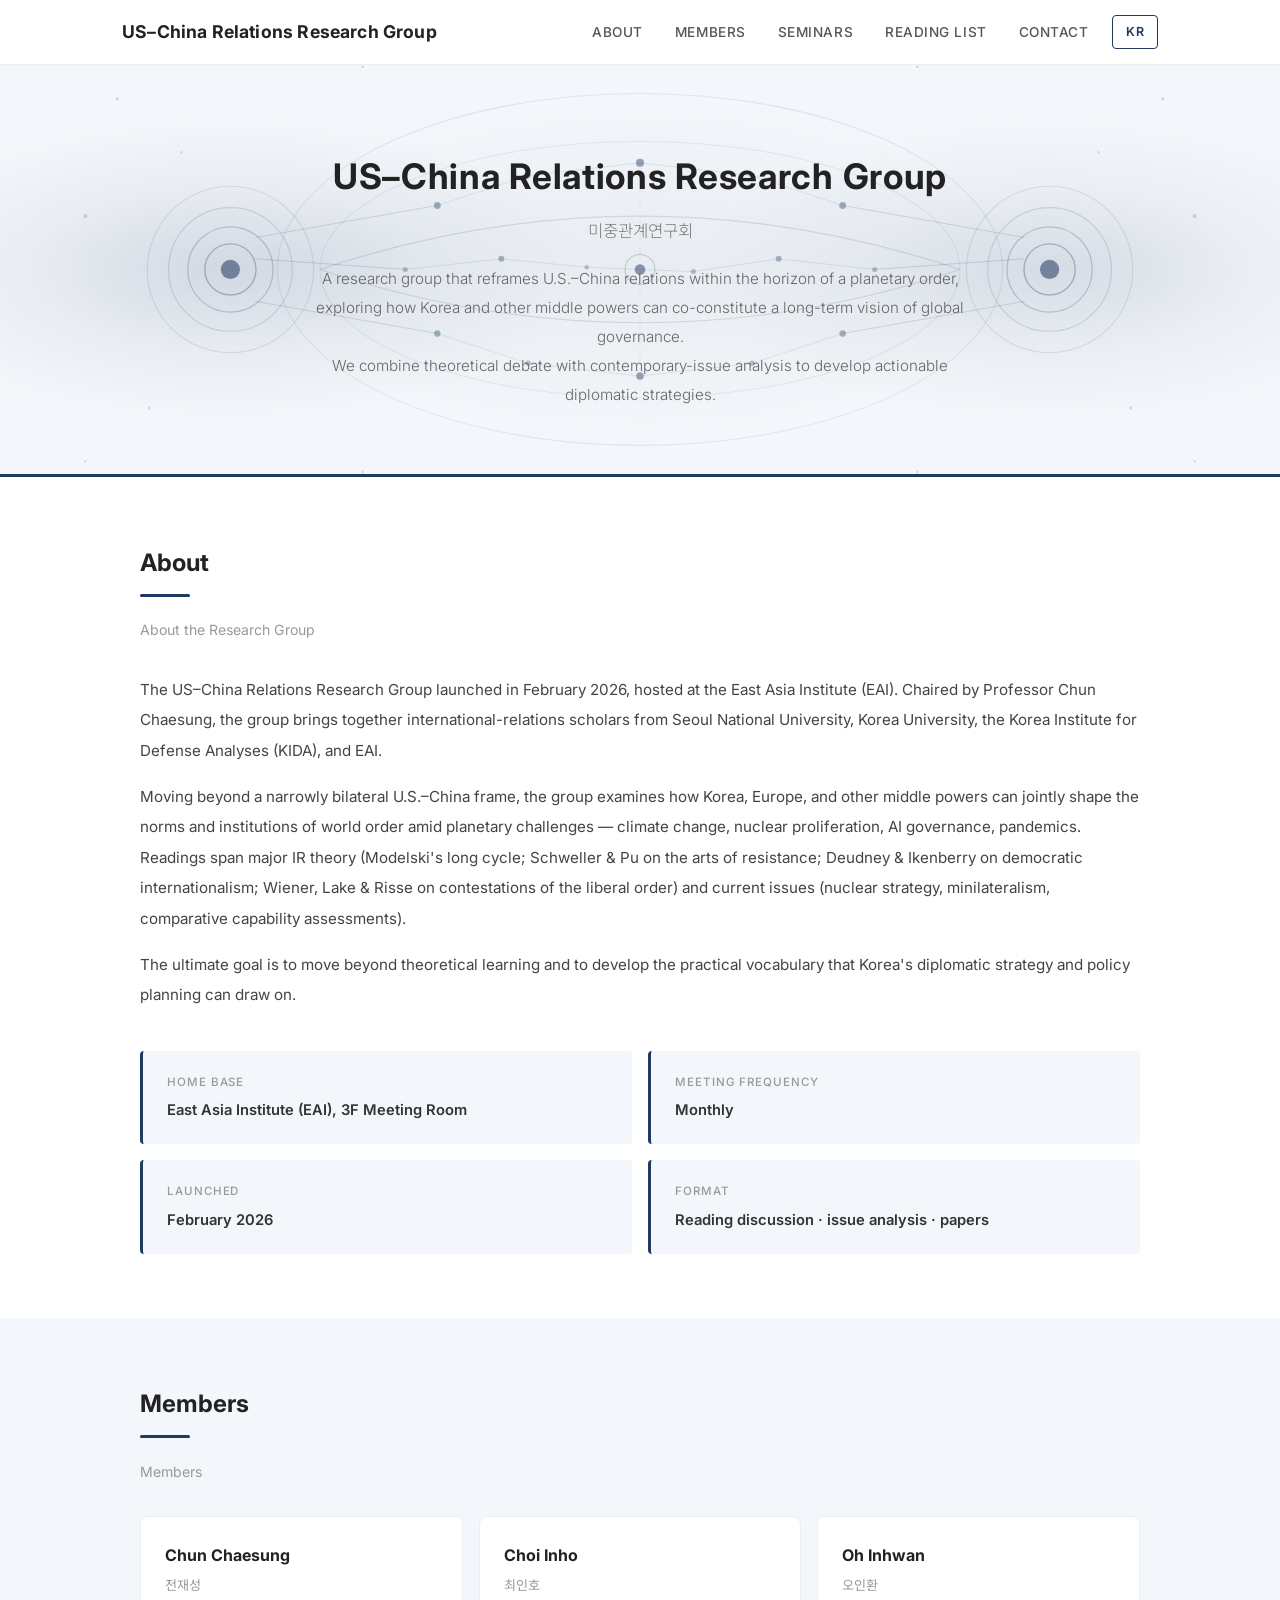
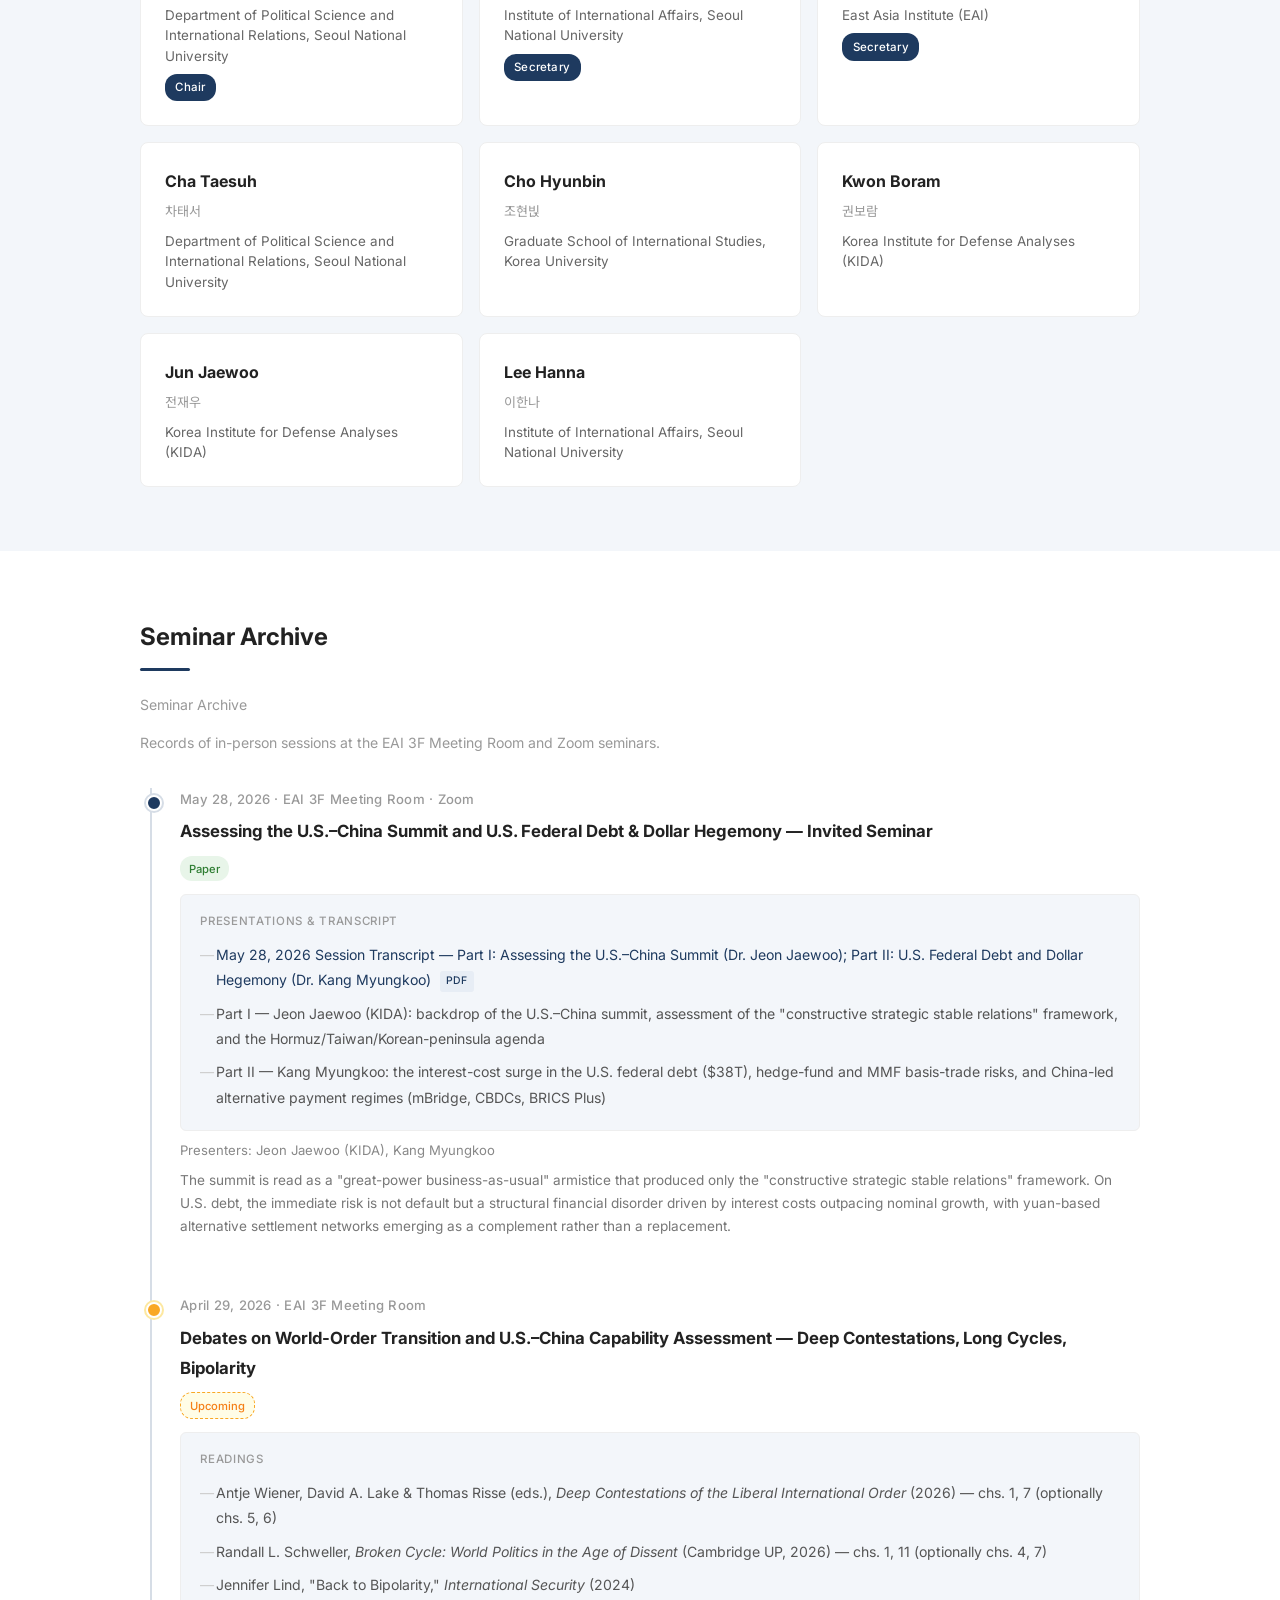
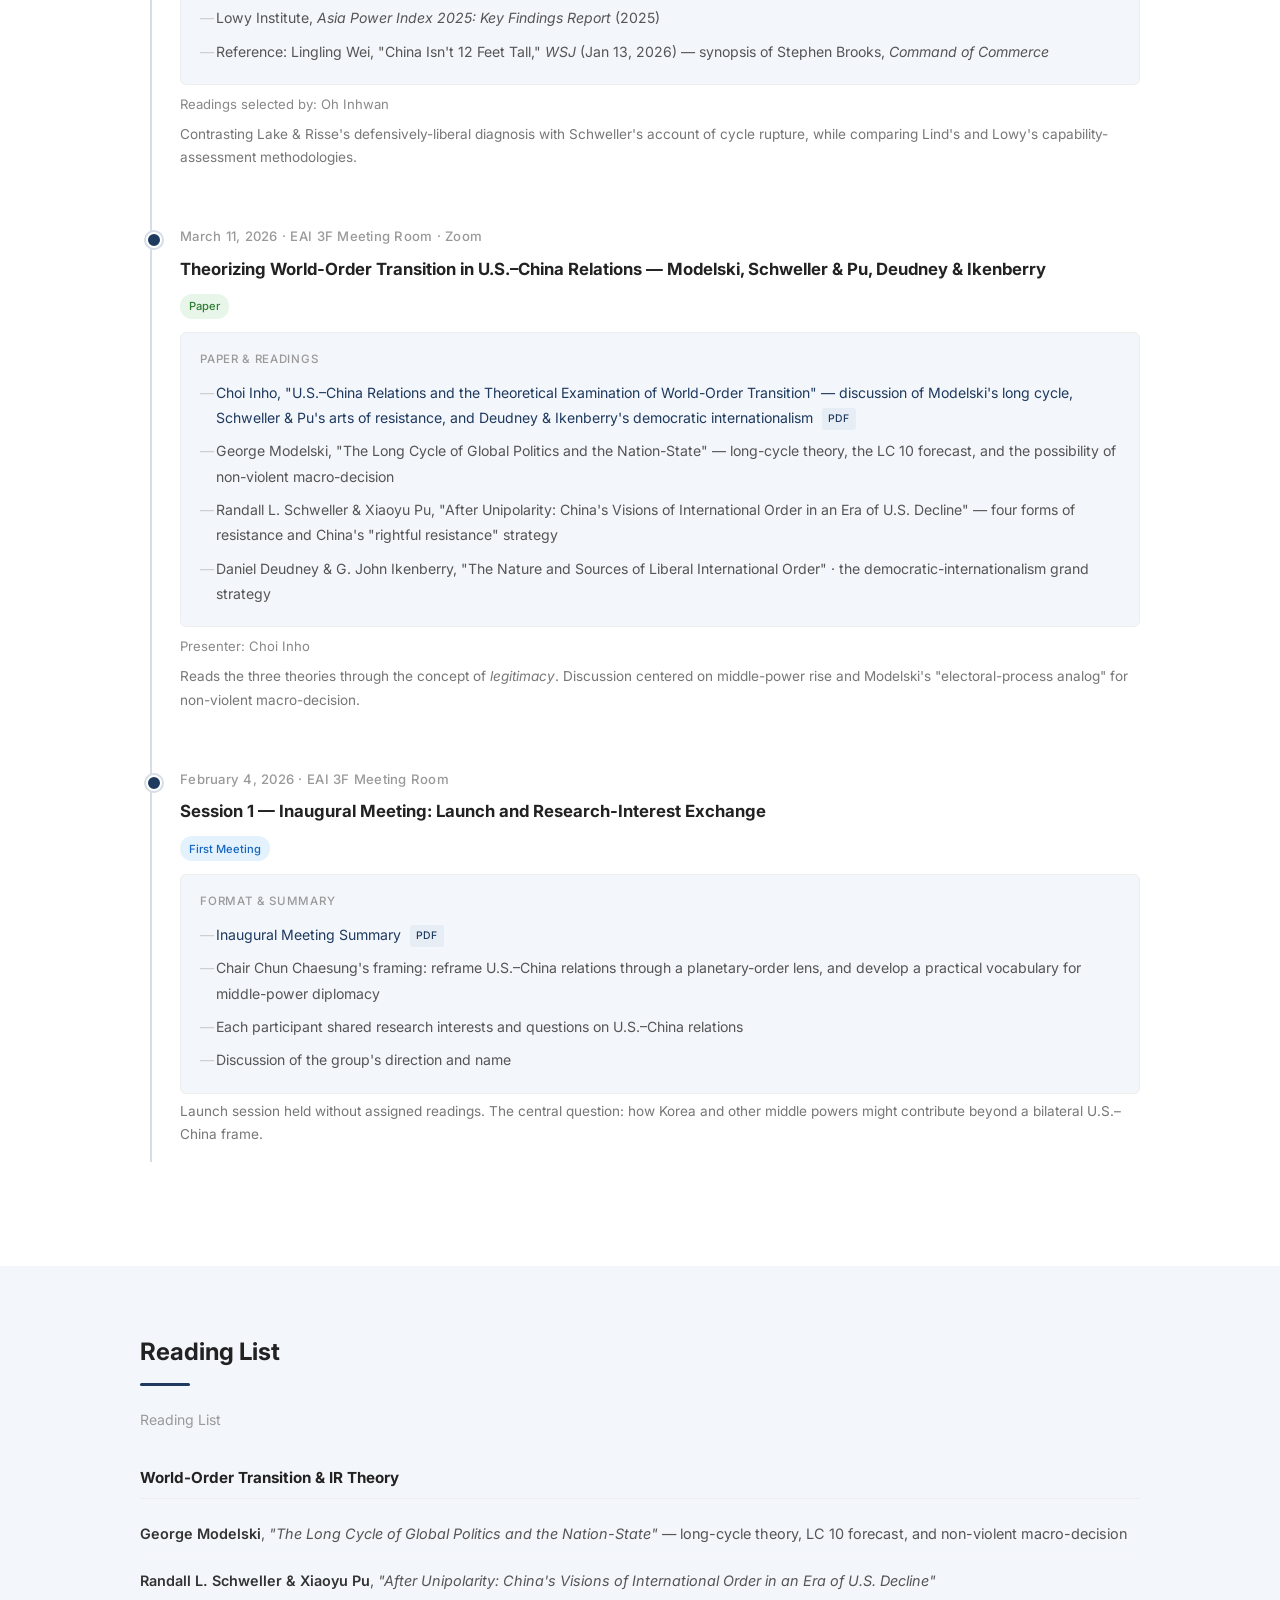
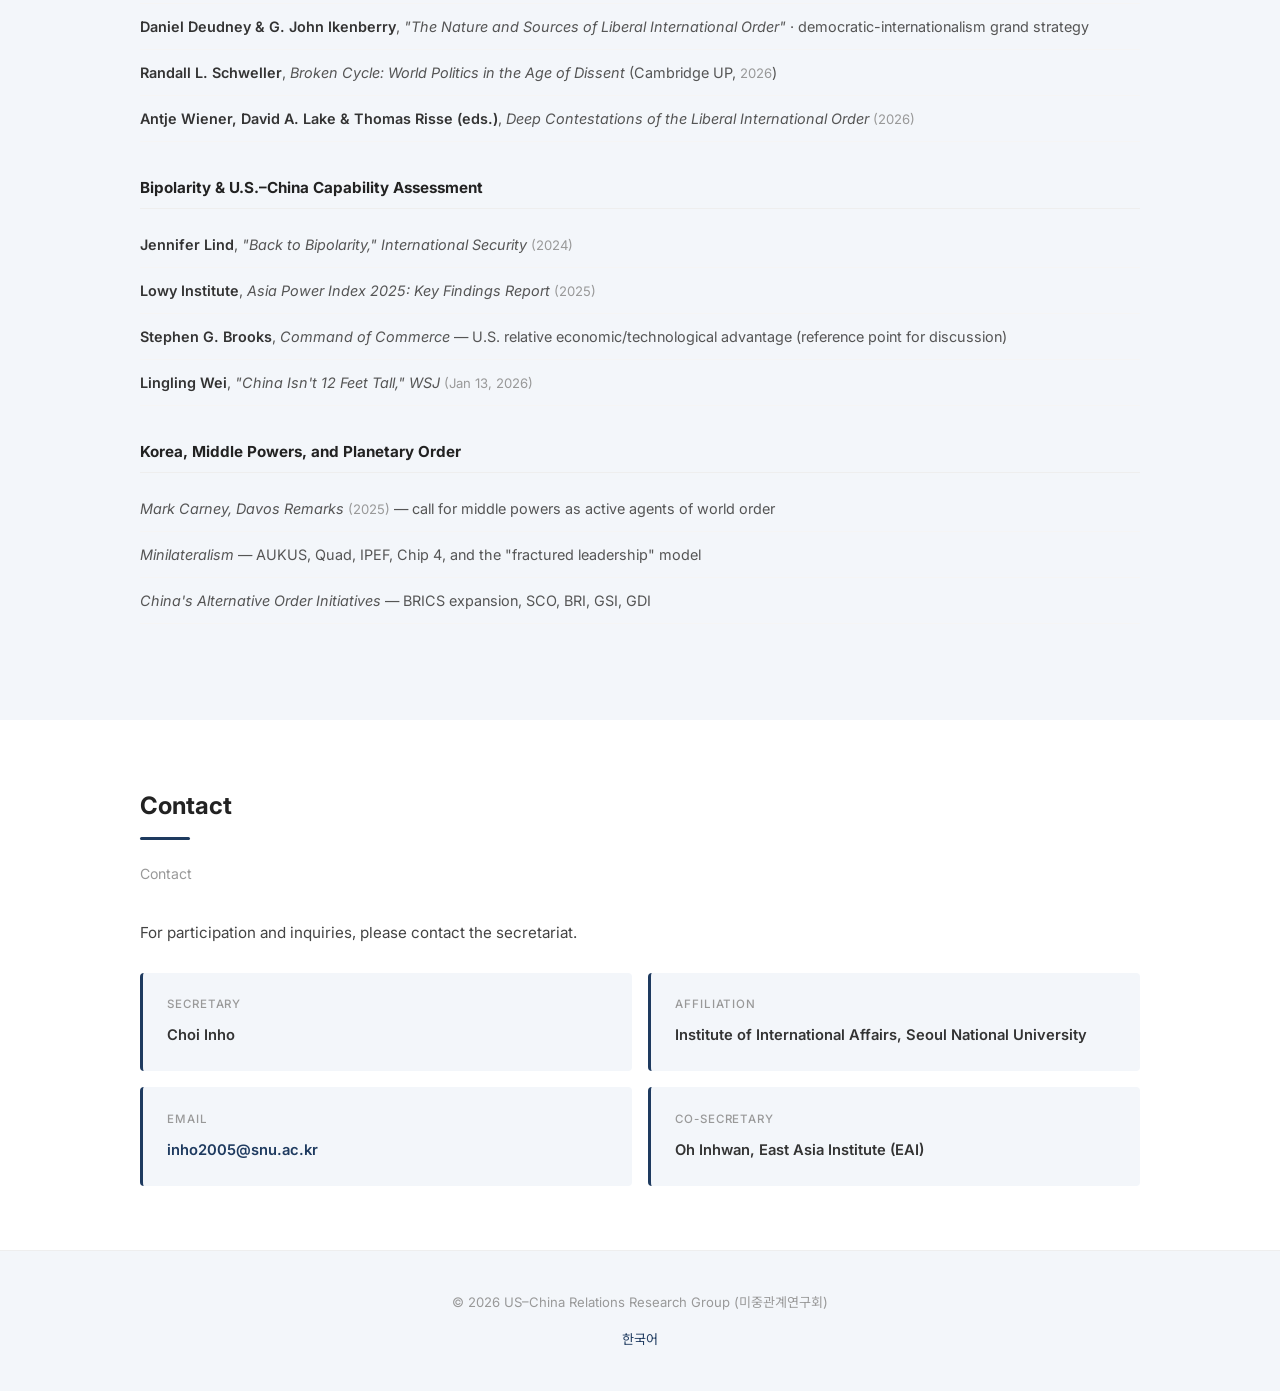
==== commit b14587c6: "2026-05-28 세미나 추가: 미·중 정상회담 평가 / 미국 연방부채와 달러 패권 - 전재우(KIDA), 강명구 박사 초청 발제 녹취록 PDF 게시 - index.html, e" ====
--- a/en.html
+++ b/en.html
@@ -3,6 +3,8 @@
 <head>
   <meta charset="UTF-8">
   <meta name="viewport" content="width=device-width, initial-scale=1.0">
+  <meta name="robots" content="noindex, nofollow, noarchive, nosnippet">
+  <meta name="googlebot" content="noindex, nofollow, noarchive, nosnippet">
   <title>US&ndash;China Relations Research Group</title>
   <link rel="stylesheet" href="style.css">
   <link href="https://fonts.googleapis.com/css2?family=Noto+Sans+KR:wght@300;400;500;700&family=Noto+Serif+KR:wght@400;500;700&family=Inter:wght@300;400;500;600;700&display=swap" rel="stylesheet">
@@ -134,6 +136,23 @@
 
     <div class="timeline">
 
+      <!-- 2026-05-28 -->
+      <div class="timeline-item">
+        <div class="timeline-date">May 28, 2026 &middot; EAI 3F Meeting Room &middot; Zoom</div>
+        <div class="timeline-title">Assessing the U.S.&ndash;China Summit and U.S. Federal Debt &amp; Dollar Hegemony &mdash; Invited Seminar</div>
+        <span class="timeline-badge badge-lecture">Paper</span>
+        <div class="timeline-reading">
+          <div class="reading-label">Presentations &amp; Transcript</div>
+          <ul>
+            <li><a href="docs/2026-05-28_meeting_transcript.pdf" target="_blank" rel="noopener">May 28, 2026 Session Transcript &mdash; Part I: Assessing the U.S.&ndash;China Summit (Dr. Jeon Jaewoo); Part II: U.S. Federal Debt and Dollar Hegemony (Dr. Kang Myungkoo)</a> <span class="file-icon">PDF</span></li>
+            <li>Part I &mdash; Jeon Jaewoo (KIDA): backdrop of the U.S.&ndash;China summit, assessment of the "constructive strategic stable relations" framework, and the Hormuz/Taiwan/Korean-peninsula agenda</li>
+            <li>Part II &mdash; Kang Myungkoo: the interest-cost surge in the U.S. federal debt ($38T), hedge-fund and MMF basis-trade risks, and China-led alternative payment regimes (mBridge, CBDCs, BRICS Plus)</li>
+          </ul>
+        </div>
+        <div class="timeline-presenter">Presenters: Jeon Jaewoo (KIDA), Kang Myungkoo</div>
+        <div class="timeline-summary">The summit is read as a "great-power business-as-usual" armistice that produced only the "constructive strategic stable relations" framework. On U.S. debt, the immediate risk is not default but a structural financial disorder driven by interest costs outpacing nominal growth, with yuan-based alternative settlement networks emerging as a complement rather than a replacement.</div>
+      </div>
+
       <!-- 2026-04-29 -->
       <div class="timeline-item upcoming">
         <div class="timeline-date">April 29, 2026 &middot; EAI 3F Meeting Room</div>
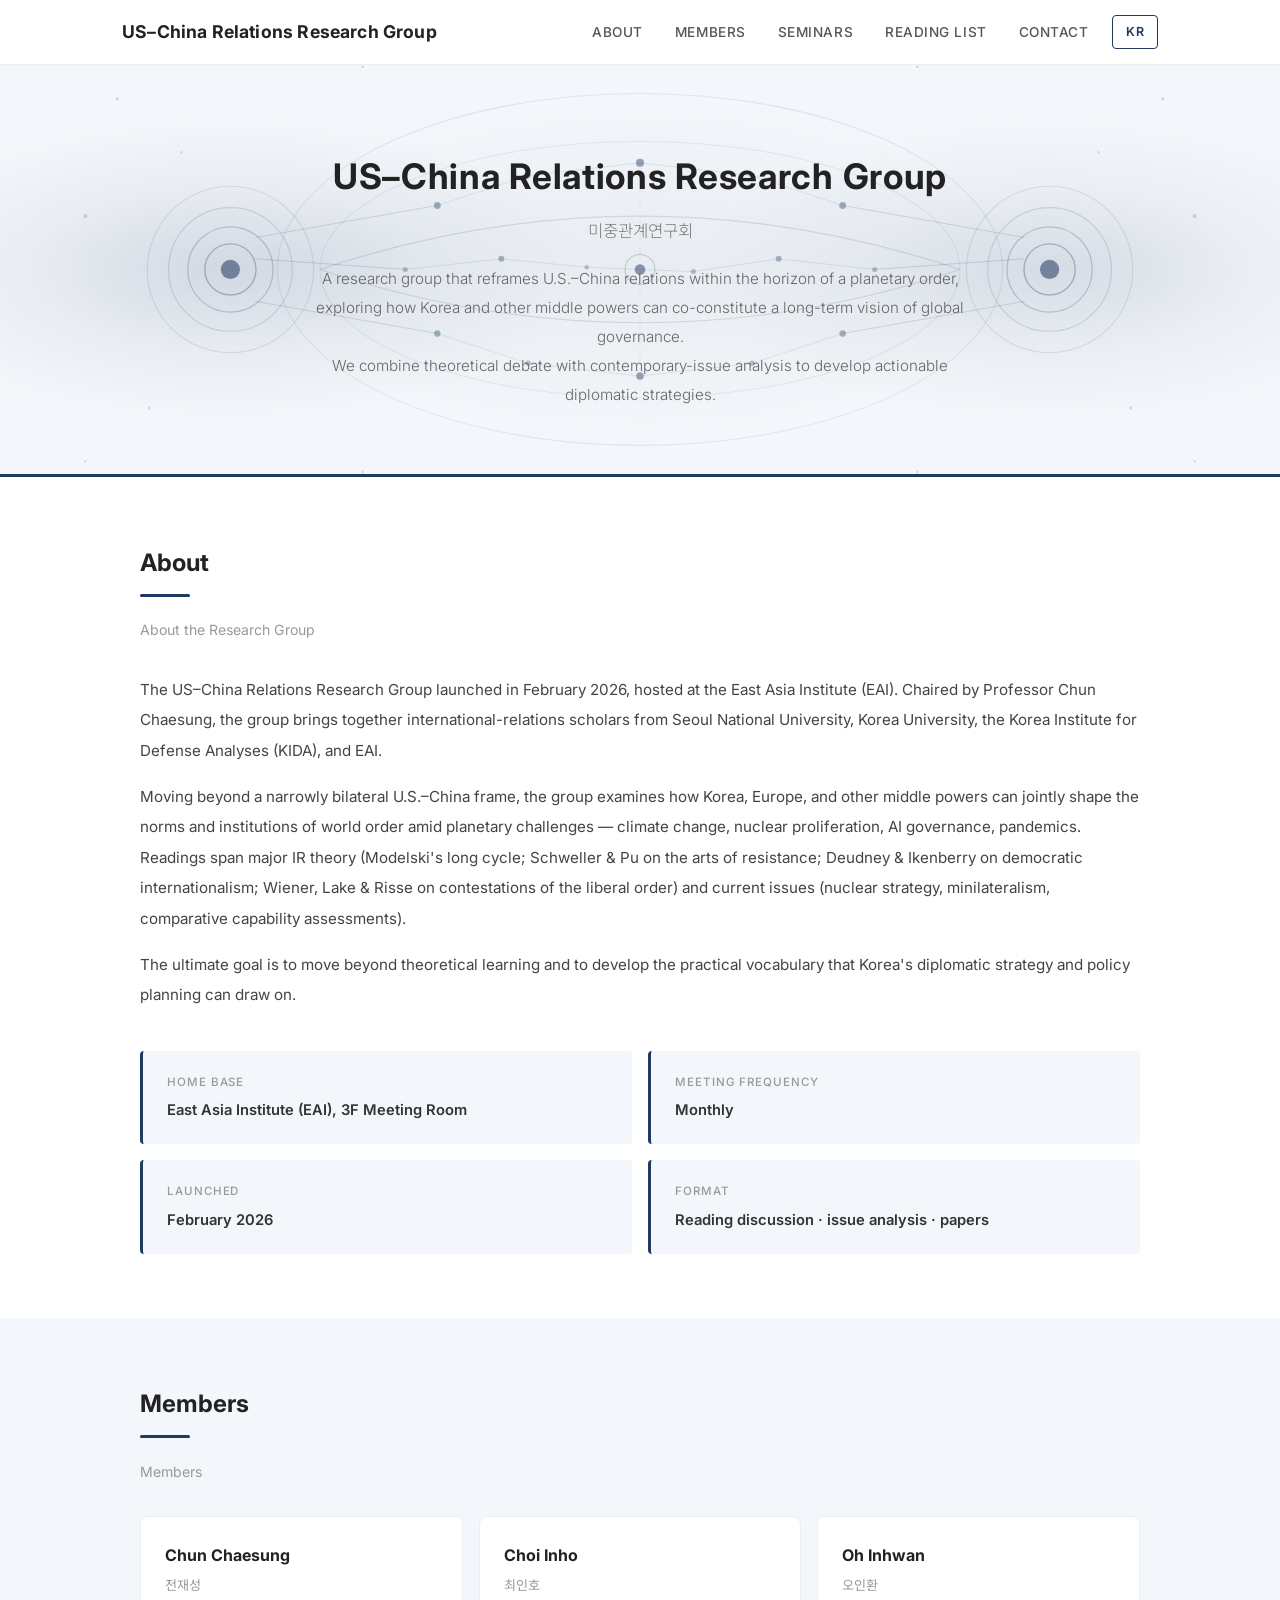
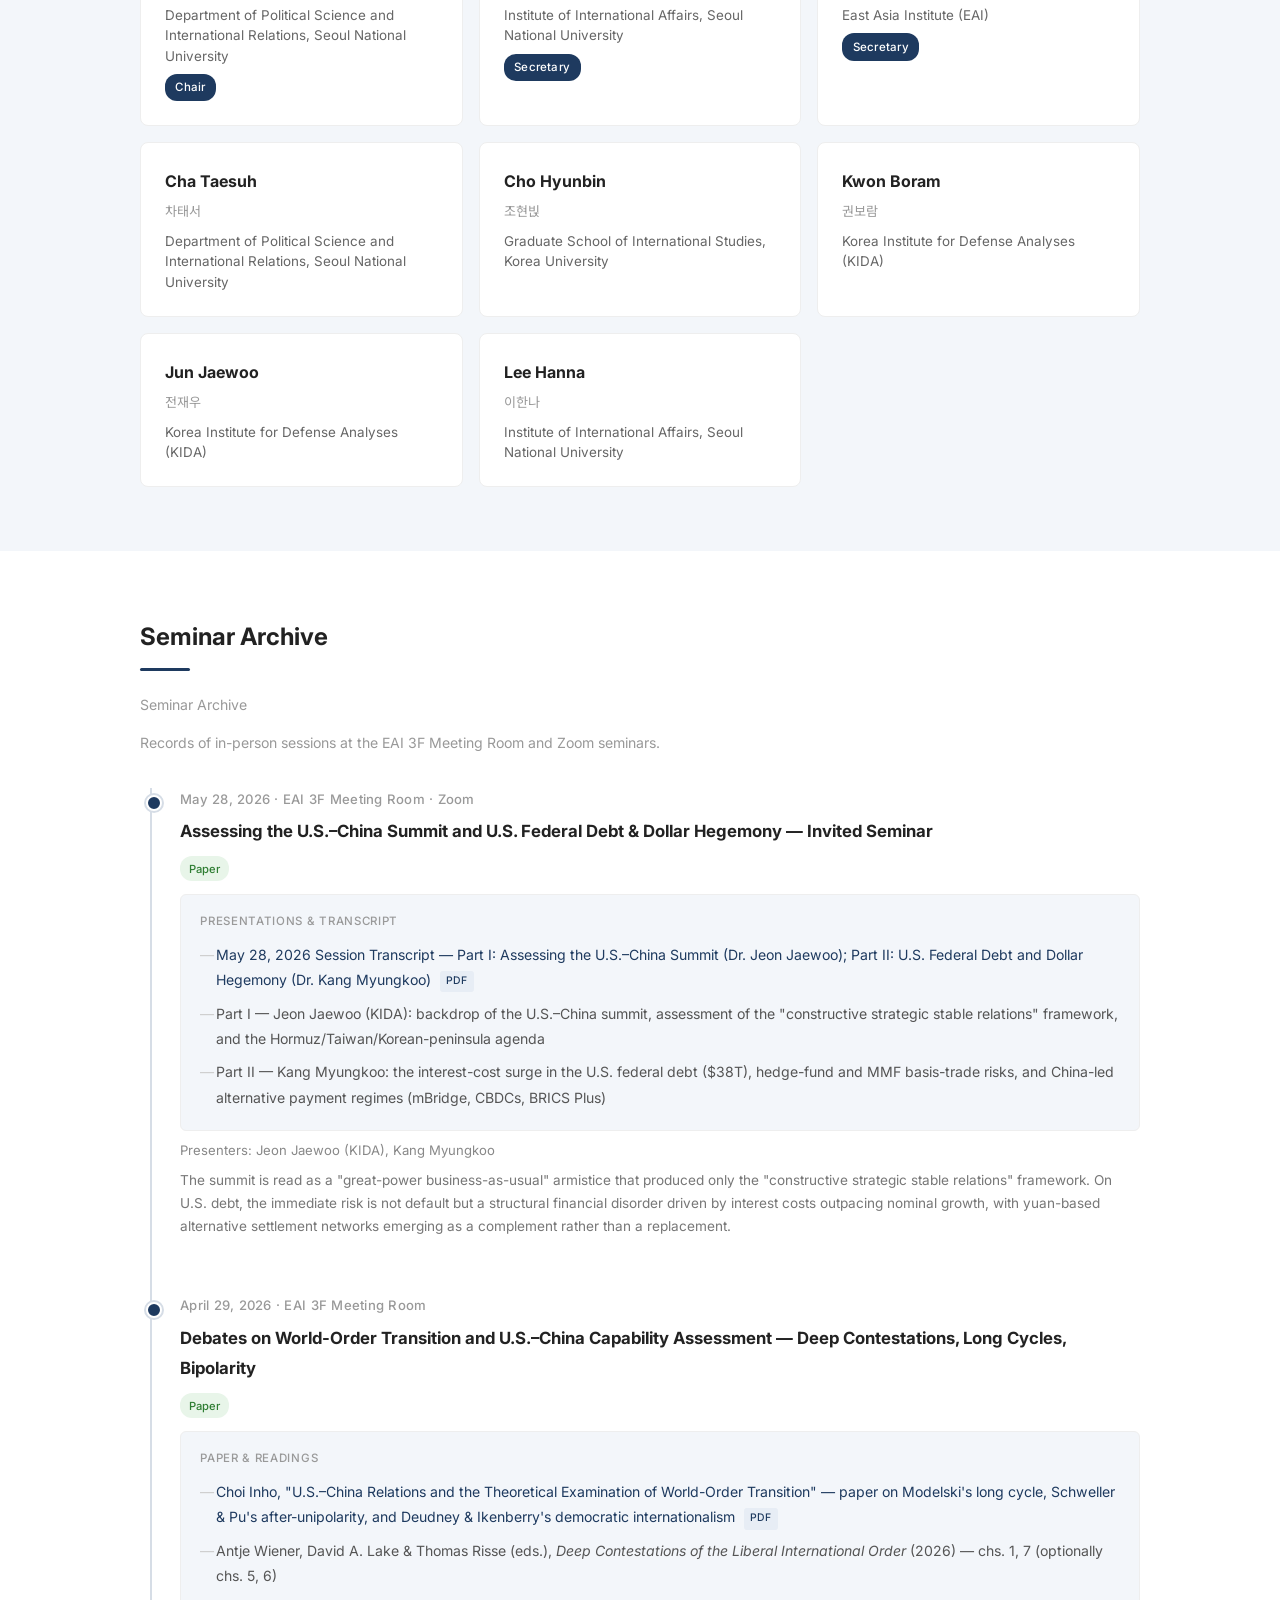
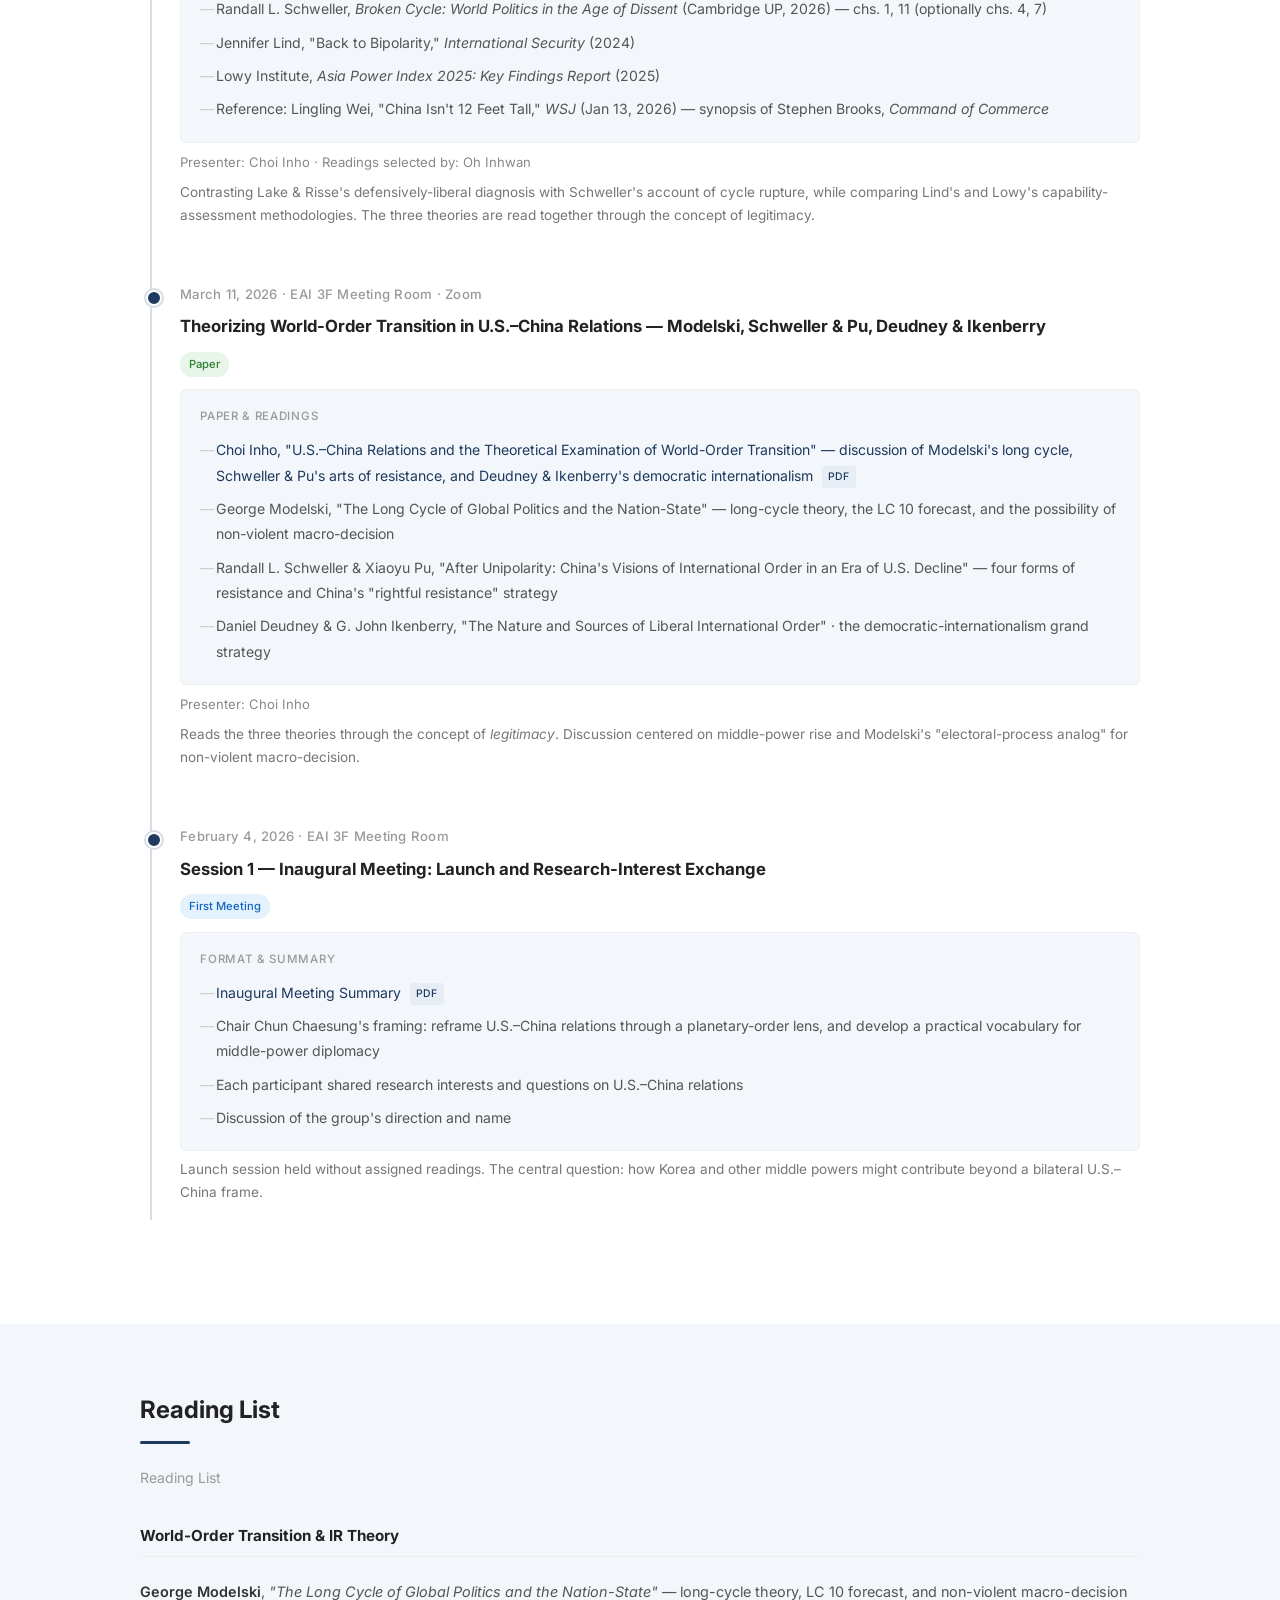
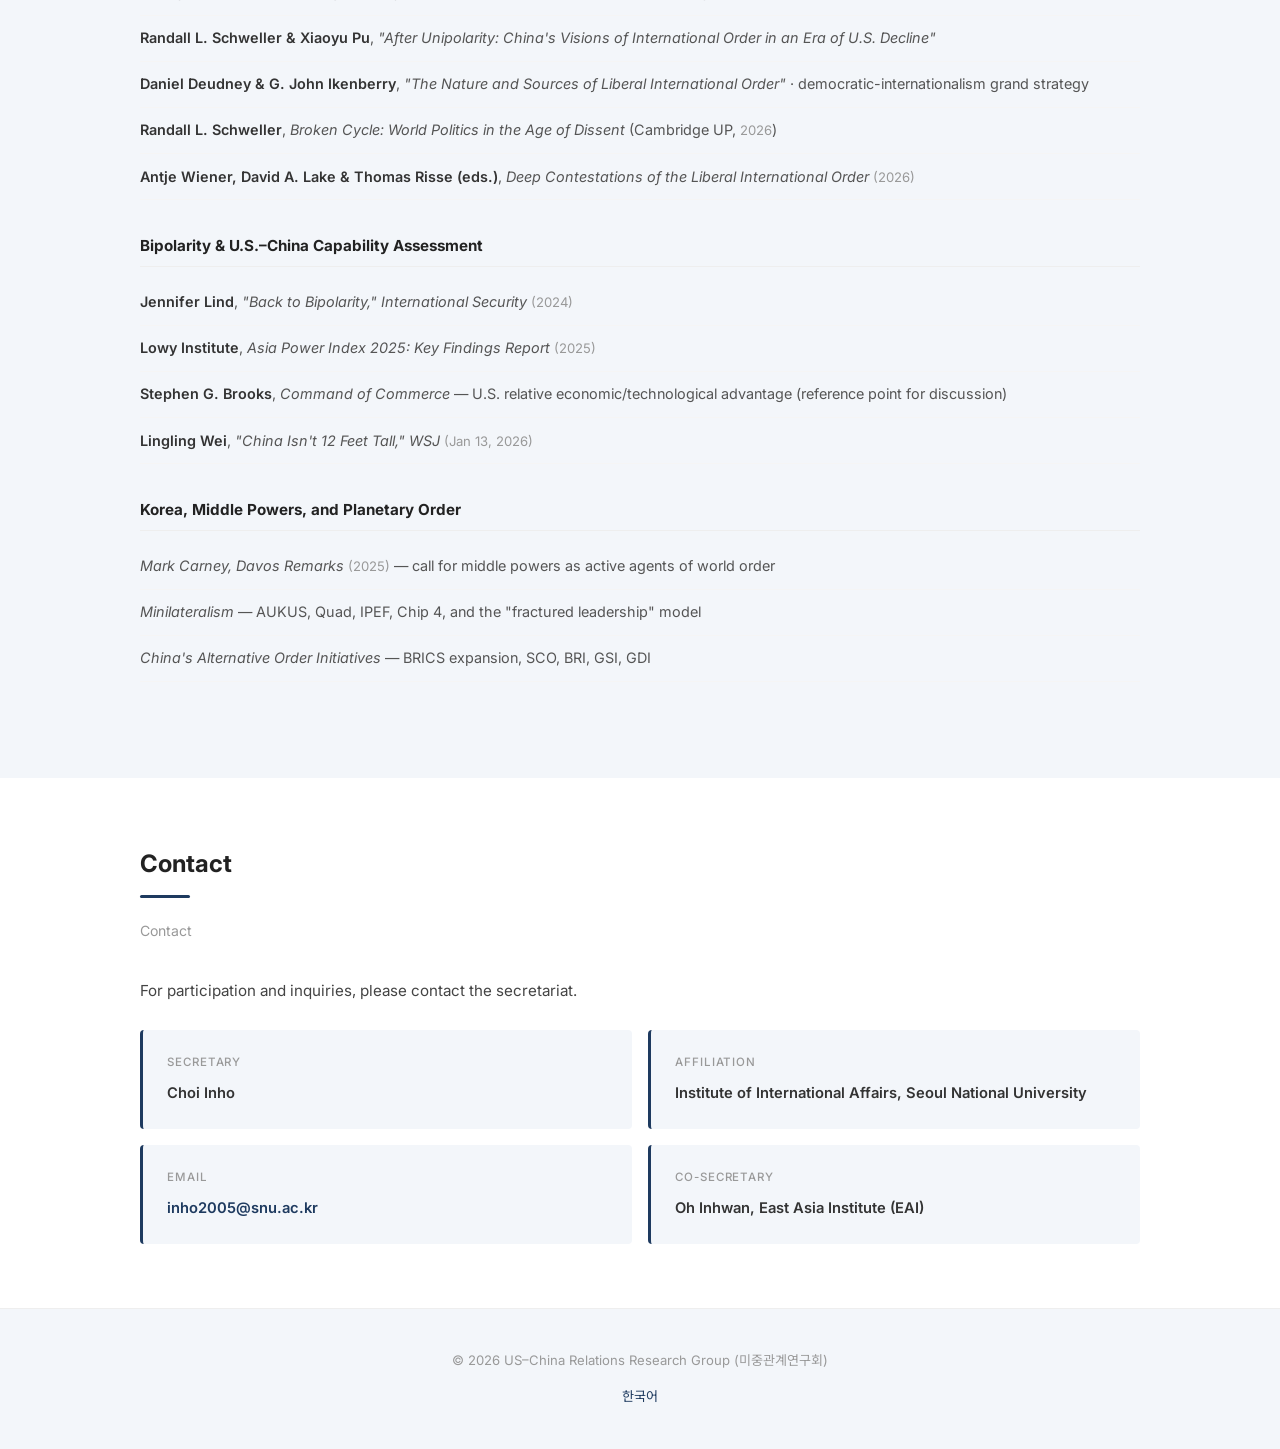
==== commit 02e03964: "2026-04-29 세미나 업데이트: 발제문 추가 및 예정 표시 제거 - 최인호, 「미중관계와 세계질서 전환의 이론적 검토」 발제문 PDF 추가 - 4월 29일 일정 '예정' 배지" ====
--- a/en.html
+++ b/en.html
@@ -154,13 +154,14 @@
       </div>
 
       <!-- 2026-04-29 -->
-      <div class="timeline-item upcoming">
+      <div class="timeline-item">
         <div class="timeline-date">April 29, 2026 &middot; EAI 3F Meeting Room</div>
         <div class="timeline-title">Debates on World-Order Transition and U.S.&ndash;China Capability Assessment &mdash; Deep Contestations, Long Cycles, Bipolarity</div>
-        <span class="timeline-badge badge-upcoming">Upcoming</span>
-        <div class="timeline-reading">
-          <div class="reading-label">Readings</div>
-          <ul>
+        <span class="timeline-badge badge-lecture">Paper</span>
+        <div class="timeline-reading">
+          <div class="reading-label">Paper &amp; Readings</div>
+          <ul>
+            <li><a href="docs/2026-04-29_theory_paper.pdf" target="_blank" rel="noopener">Choi Inho, "U.S.&ndash;China Relations and the Theoretical Examination of World-Order Transition" &mdash; paper on Modelski's long cycle, Schweller &amp; Pu's after-unipolarity, and Deudney &amp; Ikenberry's democratic internationalism</a> <span class="file-icon">PDF</span></li>
             <li>Antje Wiener, David A. Lake &amp; Thomas Risse (eds.), <em>Deep Contestations of the Liberal International Order</em> (2026) &mdash; chs. 1, 7 (optionally chs. 5, 6)</li>
             <li>Randall L. Schweller, <em>Broken Cycle: World Politics in the Age of Dissent</em> (Cambridge UP, 2026) &mdash; chs. 1, 11 (optionally chs. 4, 7)</li>
             <li>Jennifer Lind, "Back to Bipolarity," <em>International Security</em> (2024)</li>
@@ -168,8 +169,8 @@
             <li>Reference: Lingling Wei, "China Isn't 12 Feet Tall," <em>WSJ</em> (Jan 13, 2026) &mdash; synopsis of Stephen Brooks, <em>Command of Commerce</em></li>
           </ul>
         </div>
-        <div class="timeline-presenter">Readings selected by: Oh Inhwan</div>
-        <div class="timeline-summary">Contrasting Lake &amp; Risse's defensively-liberal diagnosis with Schweller's account of cycle rupture, while comparing Lind's and Lowy's capability-assessment methodologies.</div>
+        <div class="timeline-presenter">Presenter: Choi Inho &middot; Readings selected by: Oh Inhwan</div>
+        <div class="timeline-summary">Contrasting Lake &amp; Risse's defensively-liberal diagnosis with Schweller's account of cycle rupture, while comparing Lind's and Lowy's capability-assessment methodologies. The three theories are read together through the concept of legitimacy.</div>
       </div>
 
       <!-- 2026-03-11 -->
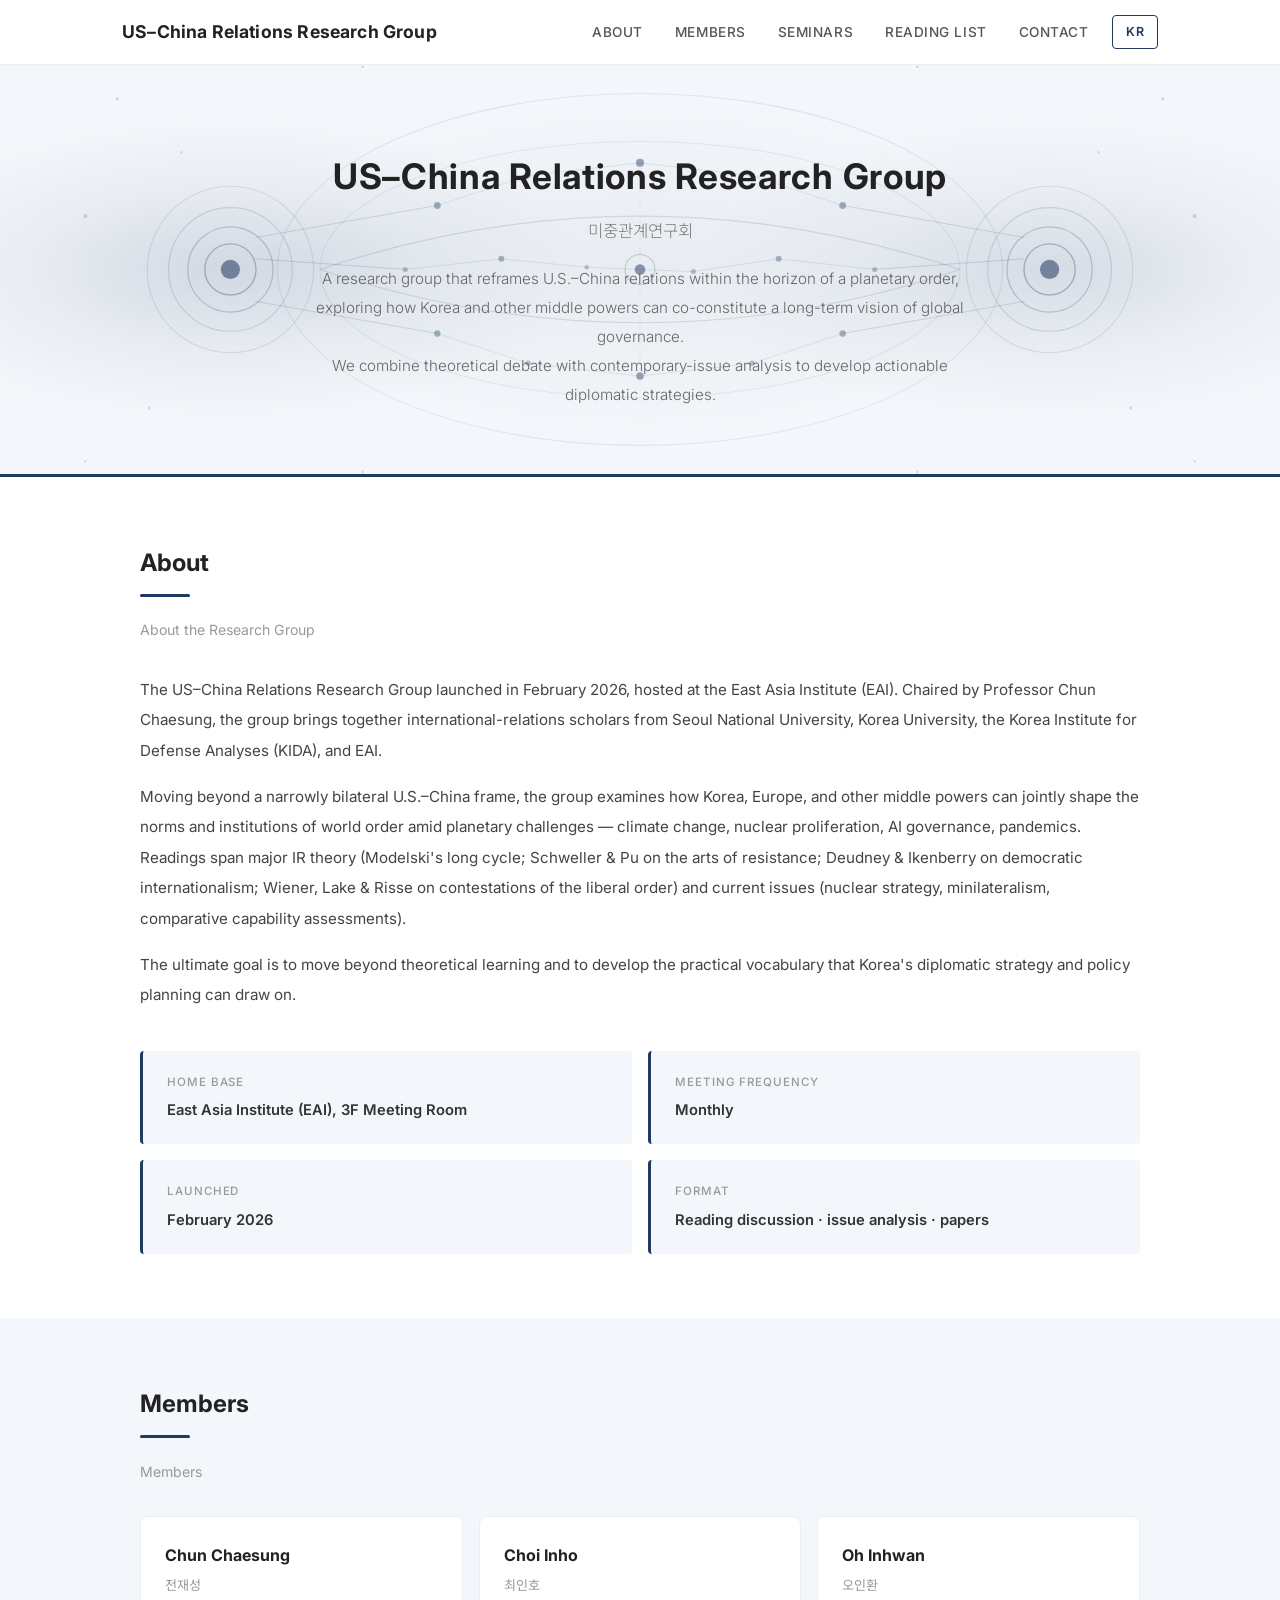
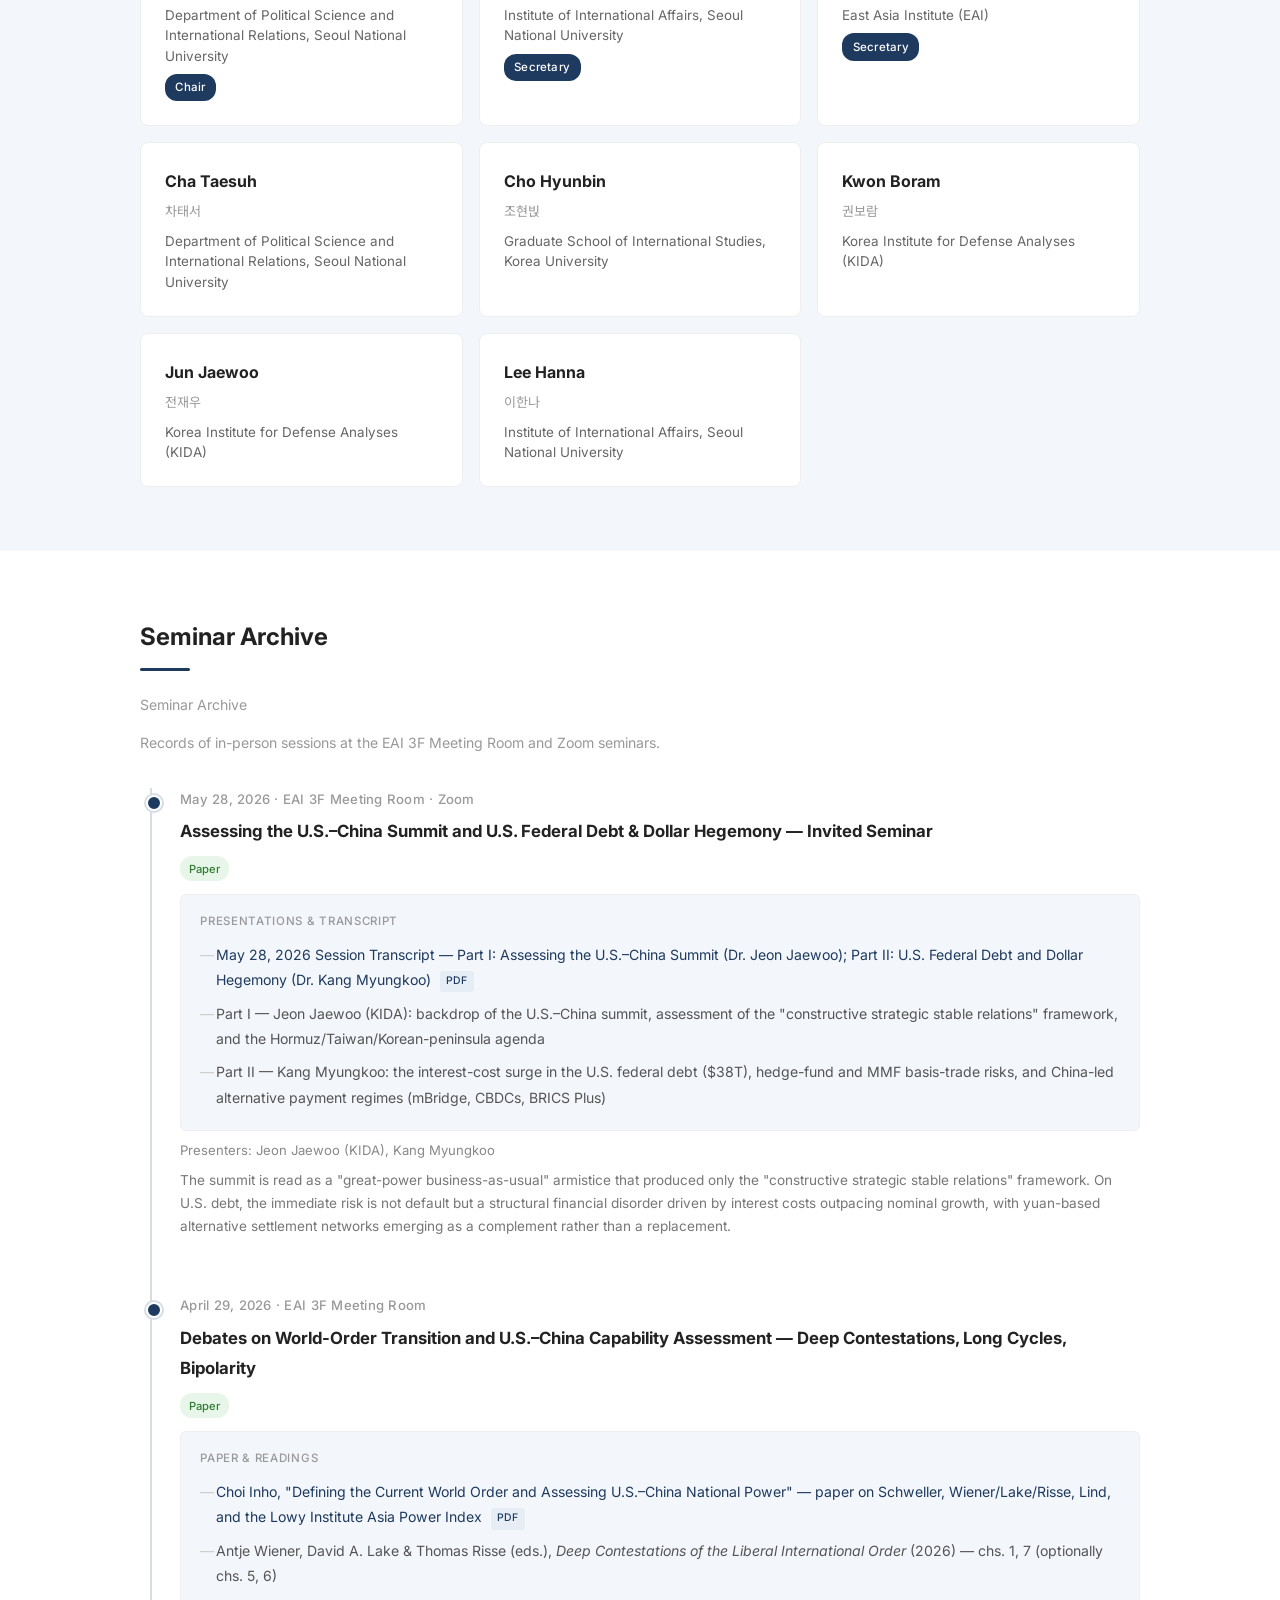
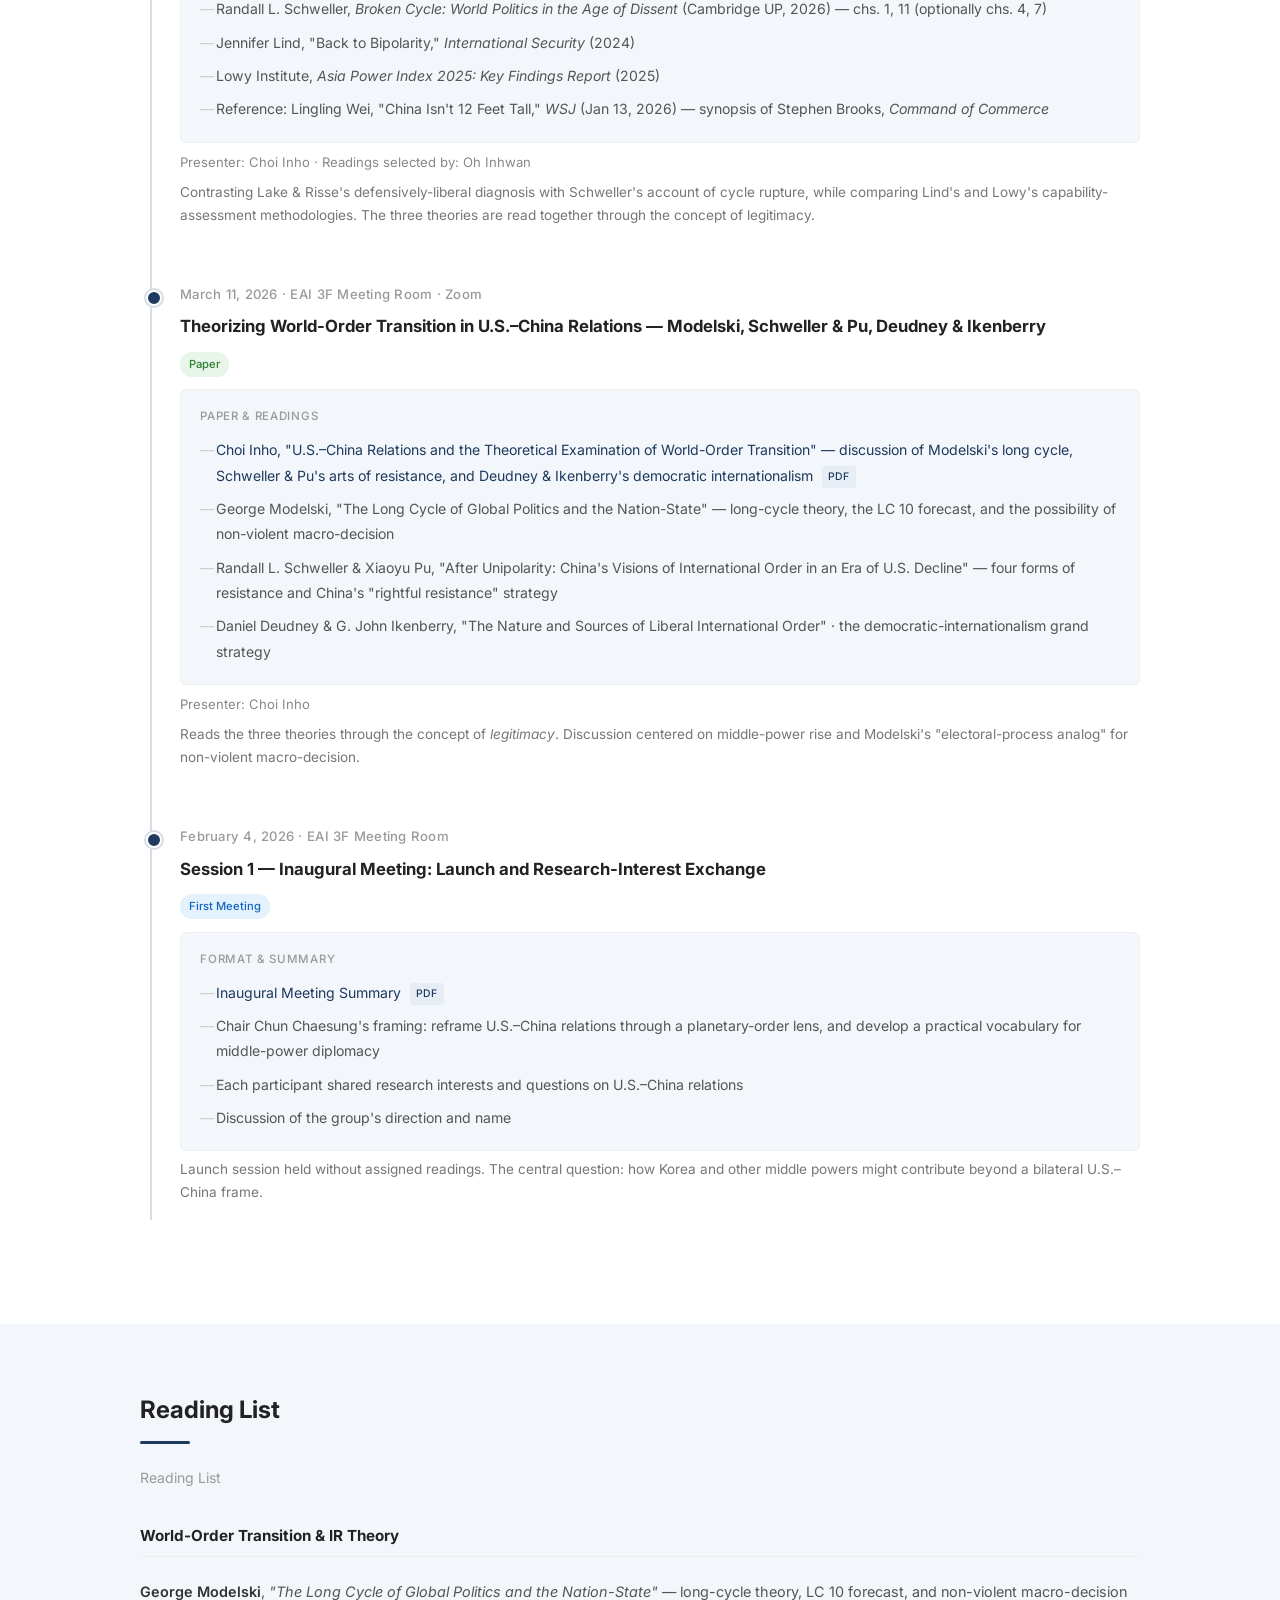
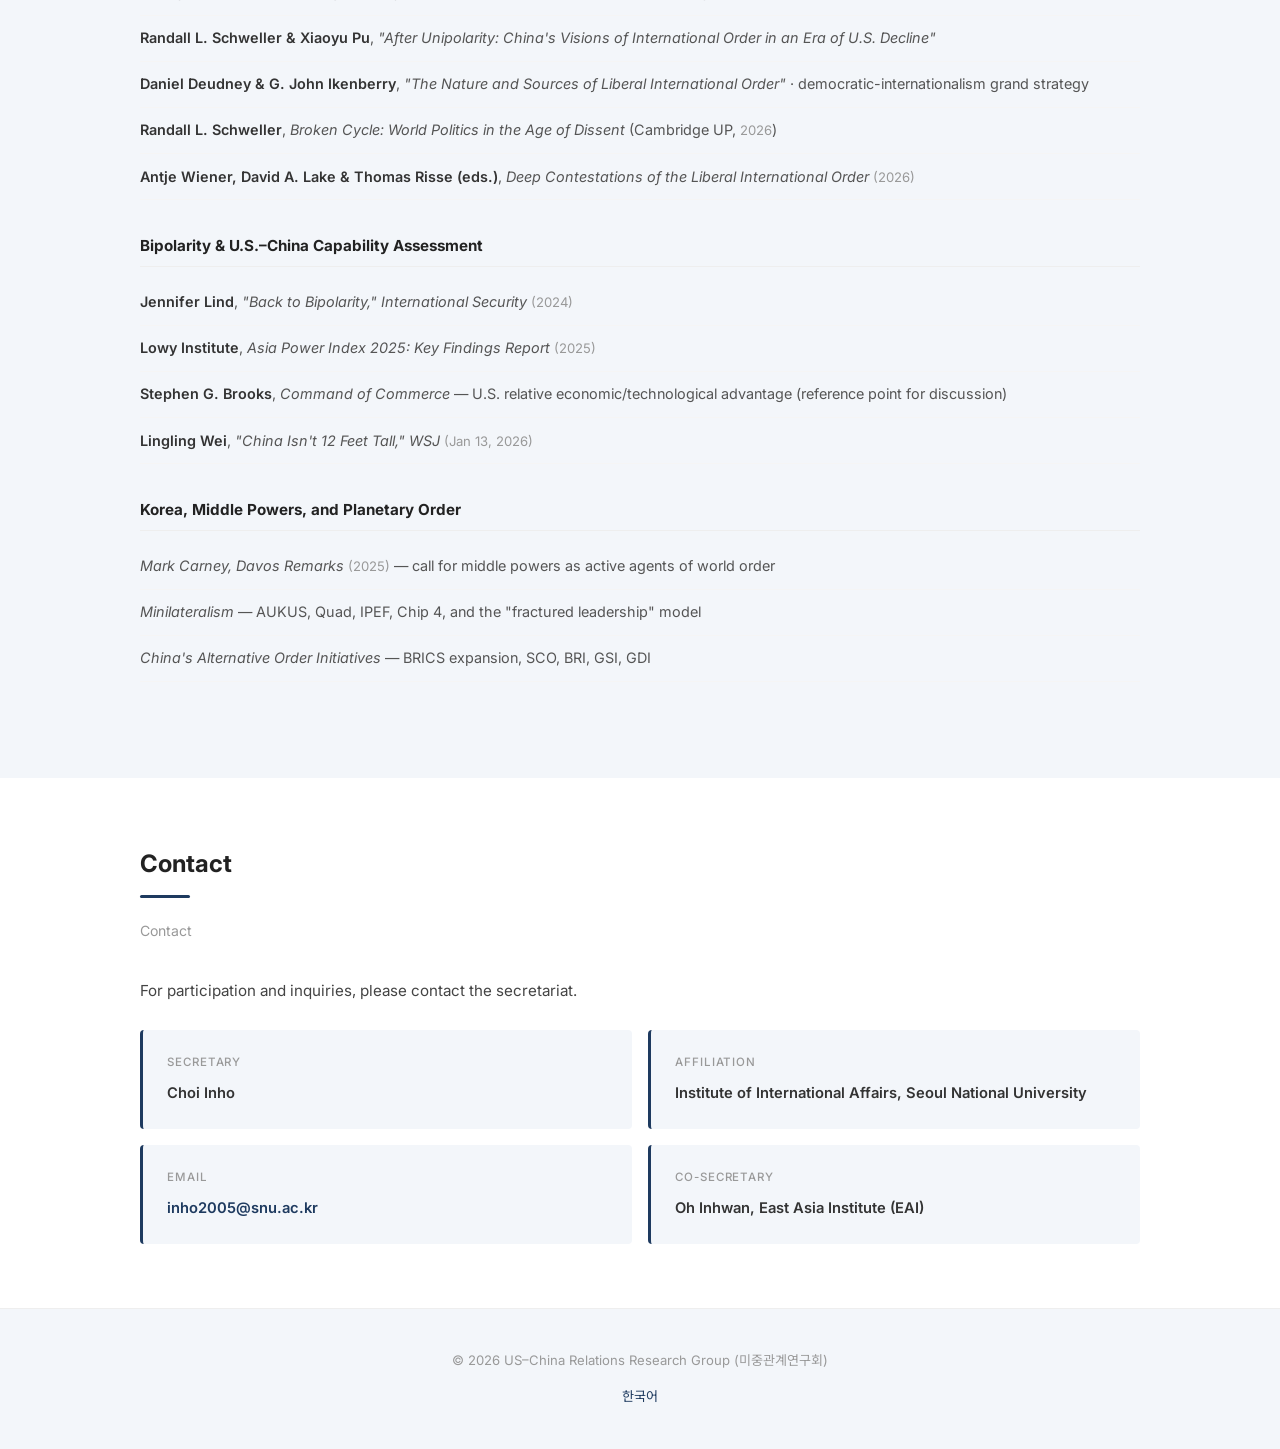
==== commit 342cfe1d: "2026-04-29 발제문 교체: 「현재 세계질서의 규정과 미·중 국력 평가」 - 실제 2회 발제 수정본(docx)으로 PDF 재생성 - Schweller / Wiener·Lake" ====
--- a/en.html
+++ b/en.html
@@ -161,7 +161,7 @@
         <div class="timeline-reading">
           <div class="reading-label">Paper &amp; Readings</div>
           <ul>
-            <li><a href="docs/2026-04-29_theory_paper.pdf" target="_blank" rel="noopener">Choi Inho, "U.S.&ndash;China Relations and the Theoretical Examination of World-Order Transition" &mdash; paper on Modelski's long cycle, Schweller &amp; Pu's after-unipolarity, and Deudney &amp; Ikenberry's democratic internationalism</a> <span class="file-icon">PDF</span></li>
+            <li><a href="docs/2026-04-29_theory_paper.pdf" target="_blank" rel="noopener">Choi Inho, "Defining the Current World Order and Assessing U.S.&ndash;China National Power" &mdash; paper on Schweller, Wiener/Lake/Risse, Lind, and the Lowy Institute Asia Power Index</a> <span class="file-icon">PDF</span></li>
             <li>Antje Wiener, David A. Lake &amp; Thomas Risse (eds.), <em>Deep Contestations of the Liberal International Order</em> (2026) &mdash; chs. 1, 7 (optionally chs. 5, 6)</li>
             <li>Randall L. Schweller, <em>Broken Cycle: World Politics in the Age of Dissent</em> (Cambridge UP, 2026) &mdash; chs. 1, 11 (optionally chs. 4, 7)</li>
             <li>Jennifer Lind, "Back to Bipolarity," <em>International Security</em> (2024)</li>
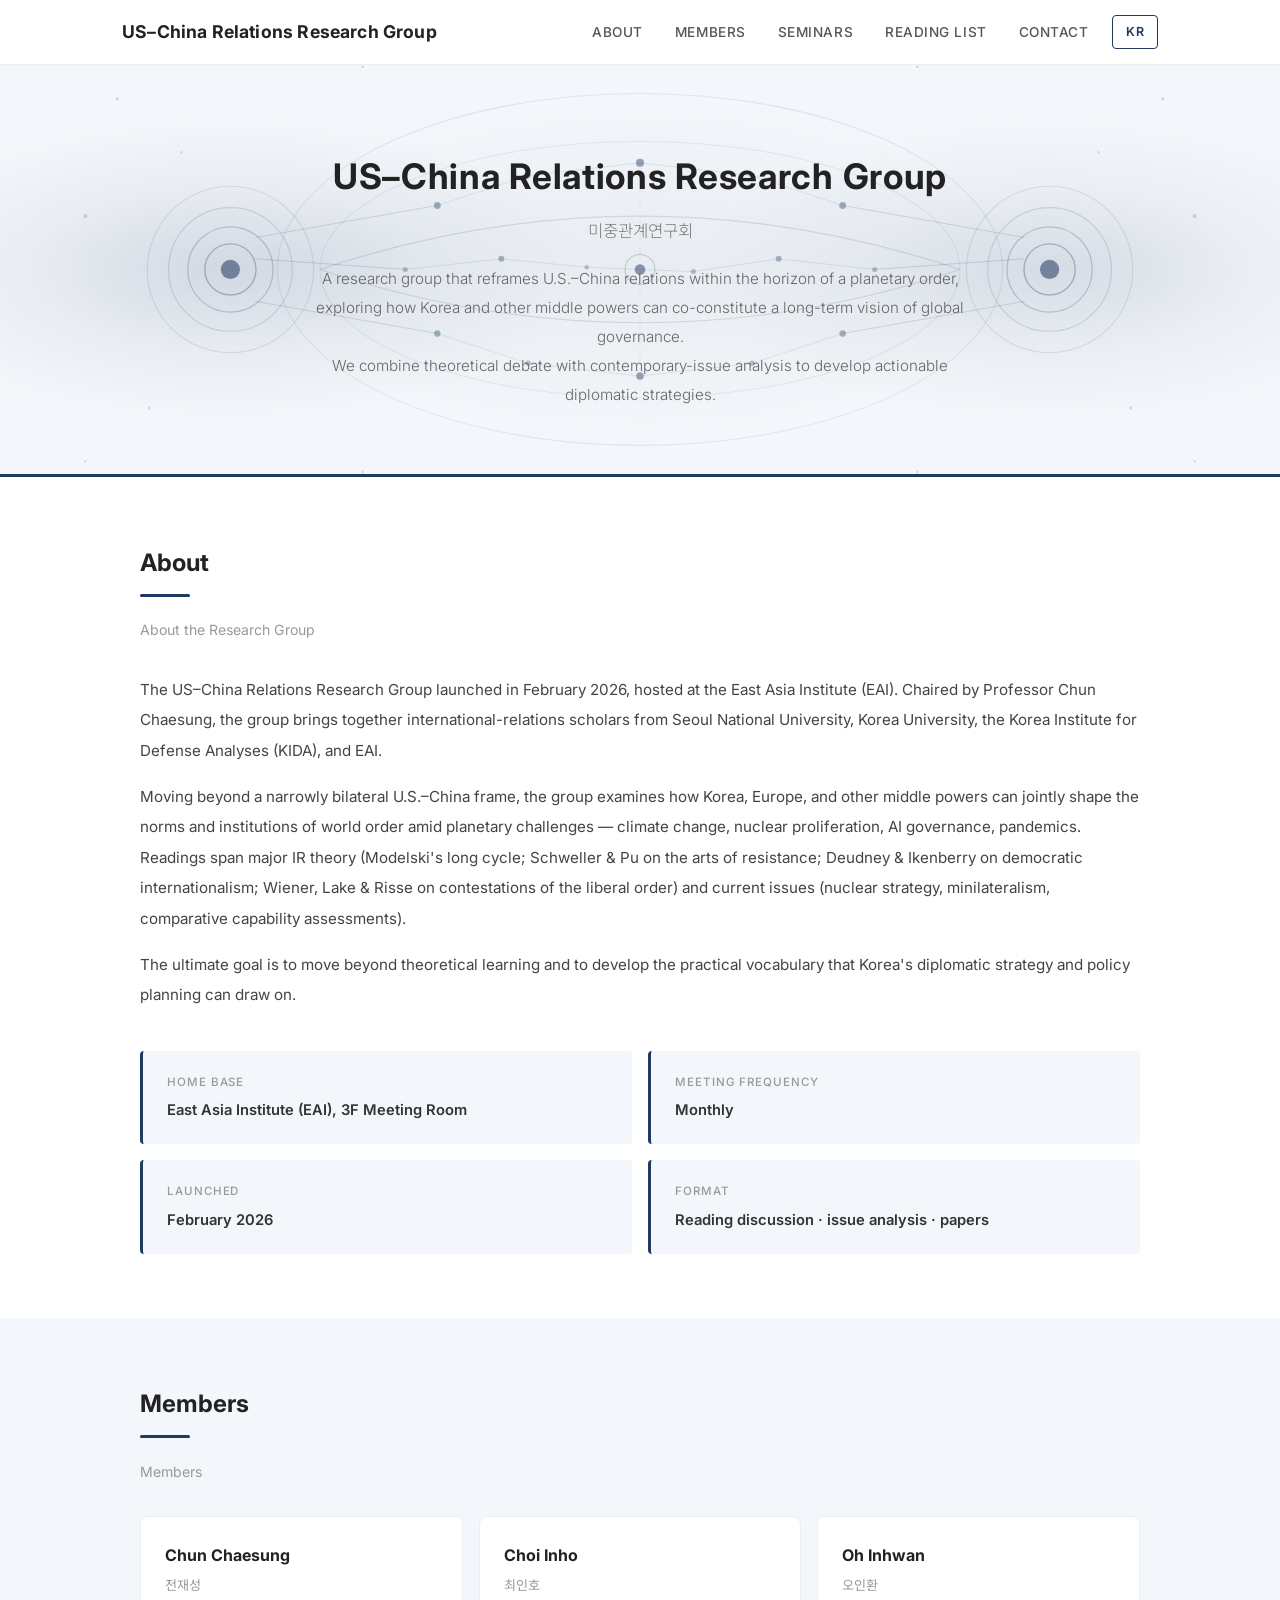
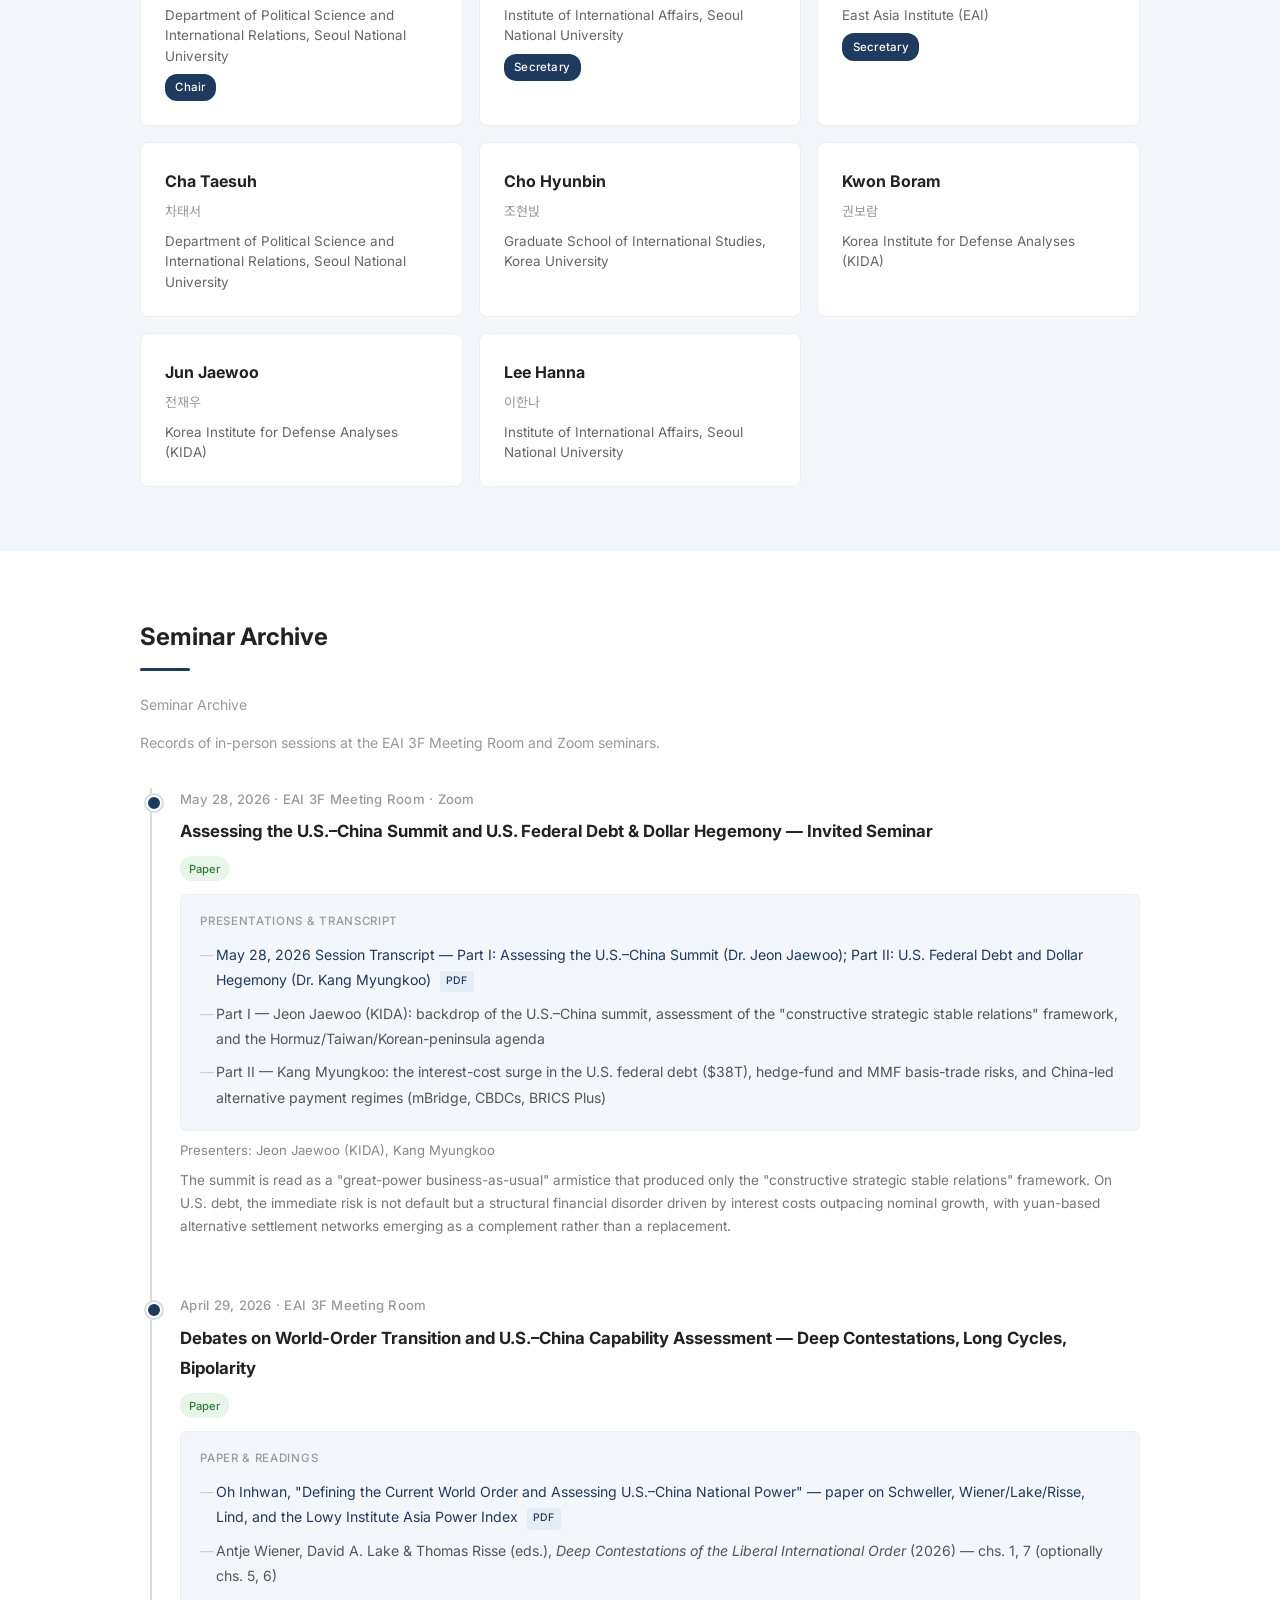
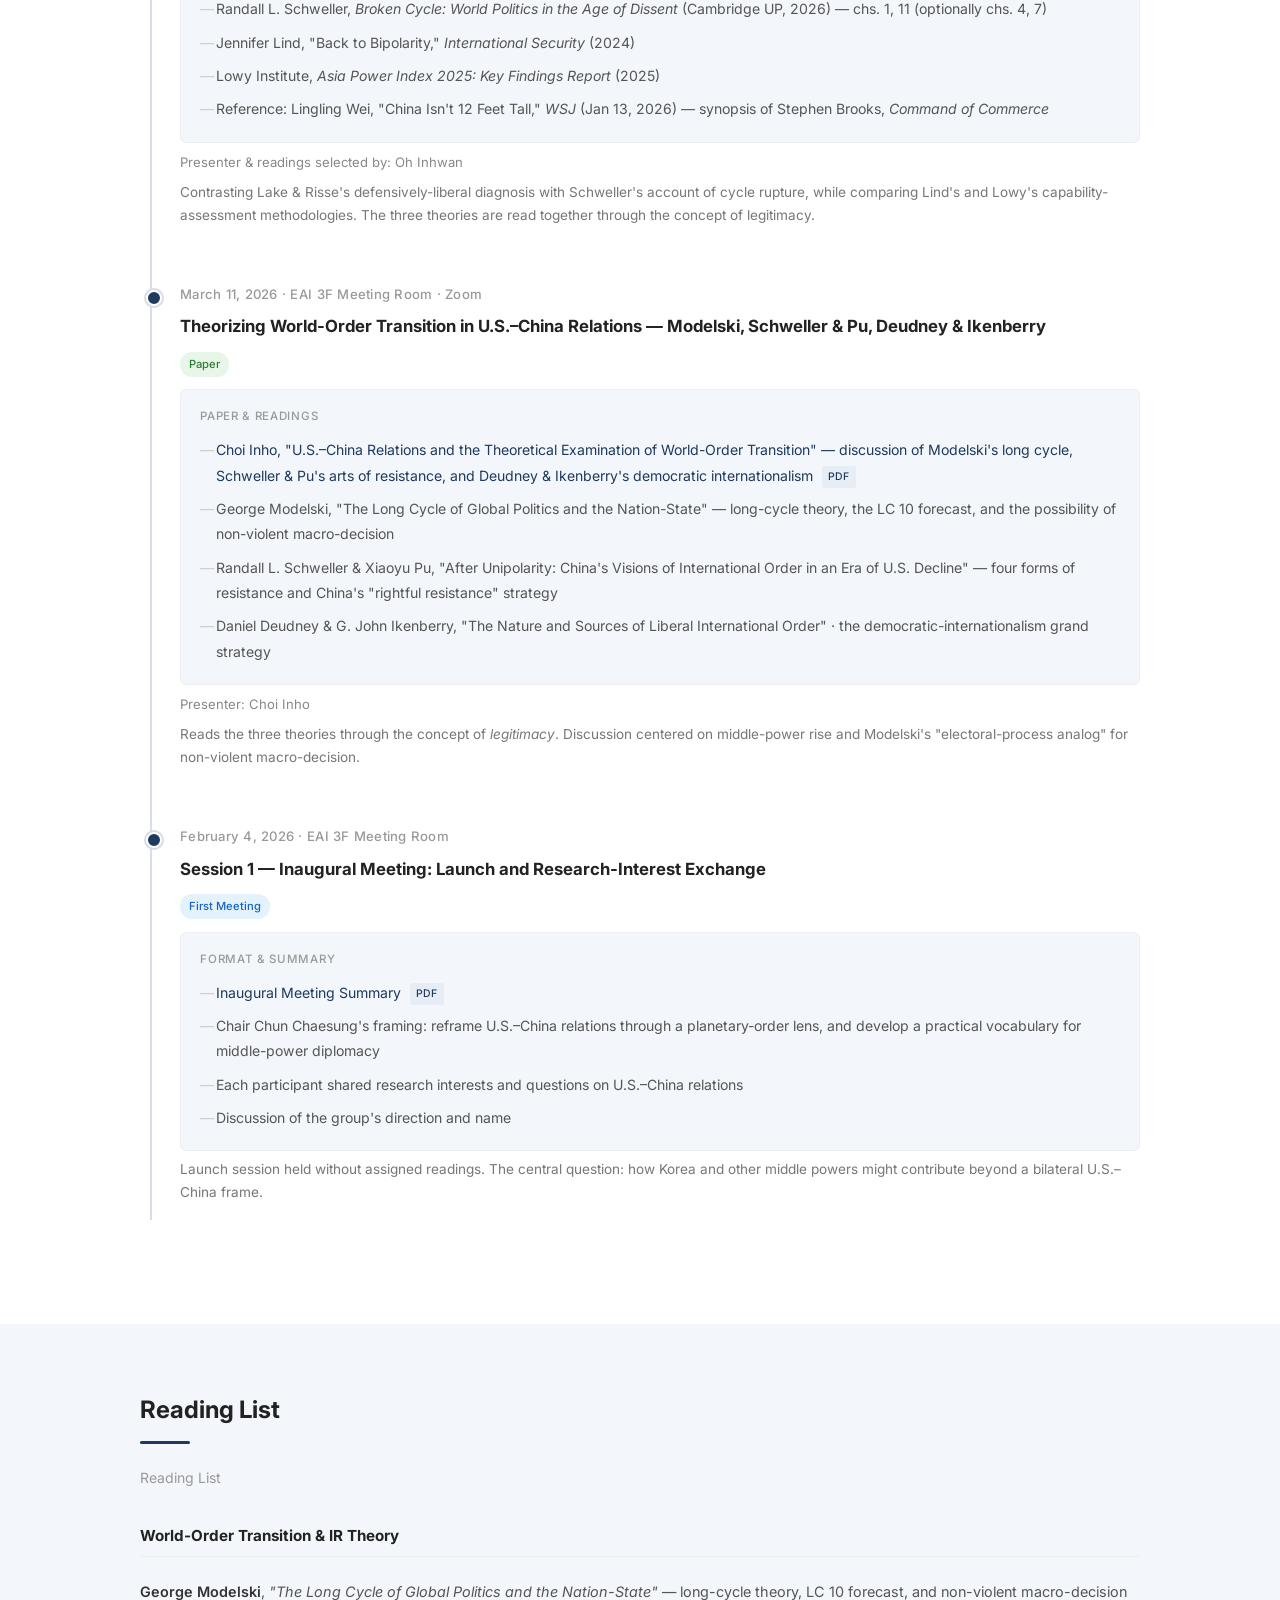
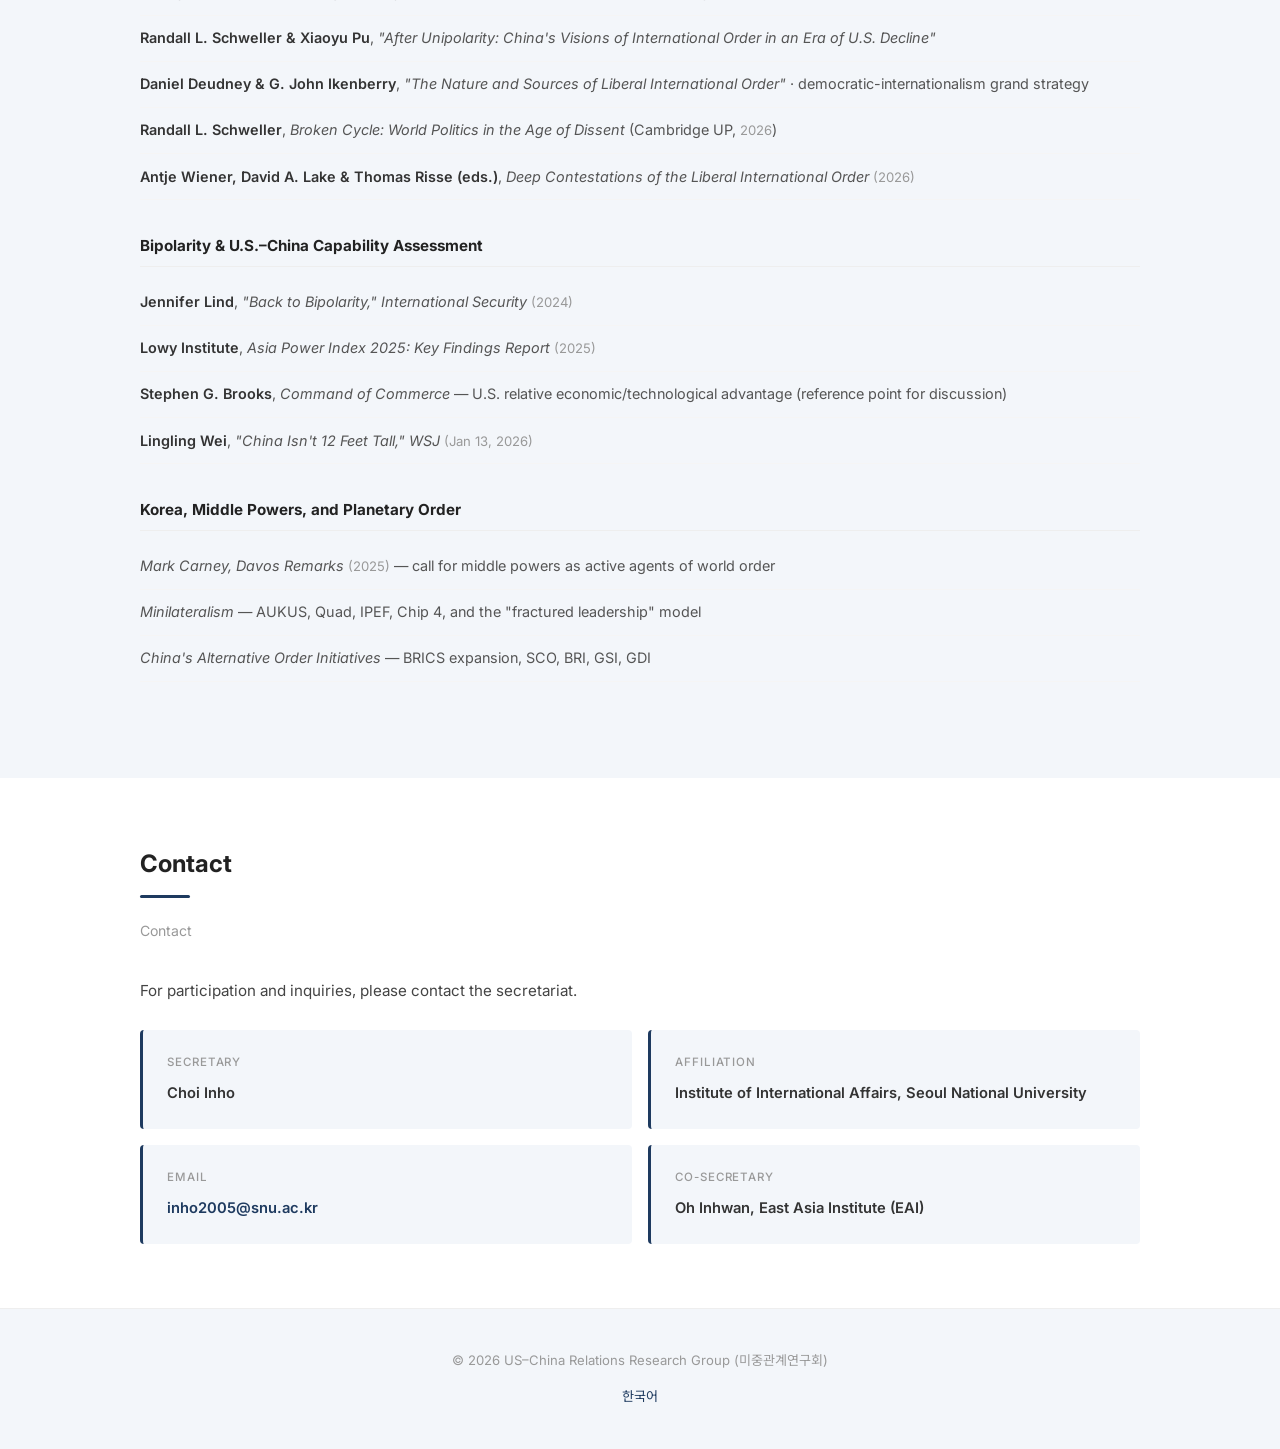
==== commit 0aa94e72: "2026-04-29 발제자 수정: 최인호 → 오인환 Co-Authored-By: Claude Opus 4.7 (1M context) <noreply@anthropic.com>" ====
--- a/en.html
+++ b/en.html
@@ -161,7 +161,7 @@
         <div class="timeline-reading">
           <div class="reading-label">Paper &amp; Readings</div>
           <ul>
-            <li><a href="docs/2026-04-29_theory_paper.pdf" target="_blank" rel="noopener">Choi Inho, "Defining the Current World Order and Assessing U.S.&ndash;China National Power" &mdash; paper on Schweller, Wiener/Lake/Risse, Lind, and the Lowy Institute Asia Power Index</a> <span class="file-icon">PDF</span></li>
+            <li><a href="docs/2026-04-29_theory_paper.pdf" target="_blank" rel="noopener">Oh Inhwan, "Defining the Current World Order and Assessing U.S.&ndash;China National Power" &mdash; paper on Schweller, Wiener/Lake/Risse, Lind, and the Lowy Institute Asia Power Index</a> <span class="file-icon">PDF</span></li>
             <li>Antje Wiener, David A. Lake &amp; Thomas Risse (eds.), <em>Deep Contestations of the Liberal International Order</em> (2026) &mdash; chs. 1, 7 (optionally chs. 5, 6)</li>
             <li>Randall L. Schweller, <em>Broken Cycle: World Politics in the Age of Dissent</em> (Cambridge UP, 2026) &mdash; chs. 1, 11 (optionally chs. 4, 7)</li>
             <li>Jennifer Lind, "Back to Bipolarity," <em>International Security</em> (2024)</li>
@@ -169,7 +169,7 @@
             <li>Reference: Lingling Wei, "China Isn't 12 Feet Tall," <em>WSJ</em> (Jan 13, 2026) &mdash; synopsis of Stephen Brooks, <em>Command of Commerce</em></li>
           </ul>
         </div>
-        <div class="timeline-presenter">Presenter: Choi Inho &middot; Readings selected by: Oh Inhwan</div>
+        <div class="timeline-presenter">Presenter &amp; readings selected by: Oh Inhwan</div>
         <div class="timeline-summary">Contrasting Lake &amp; Risse's defensively-liberal diagnosis with Schweller's account of cycle rupture, while comparing Lind's and Lowy's capability-assessment methodologies. The three theories are read together through the concept of legitimacy.</div>
       </div>
 
